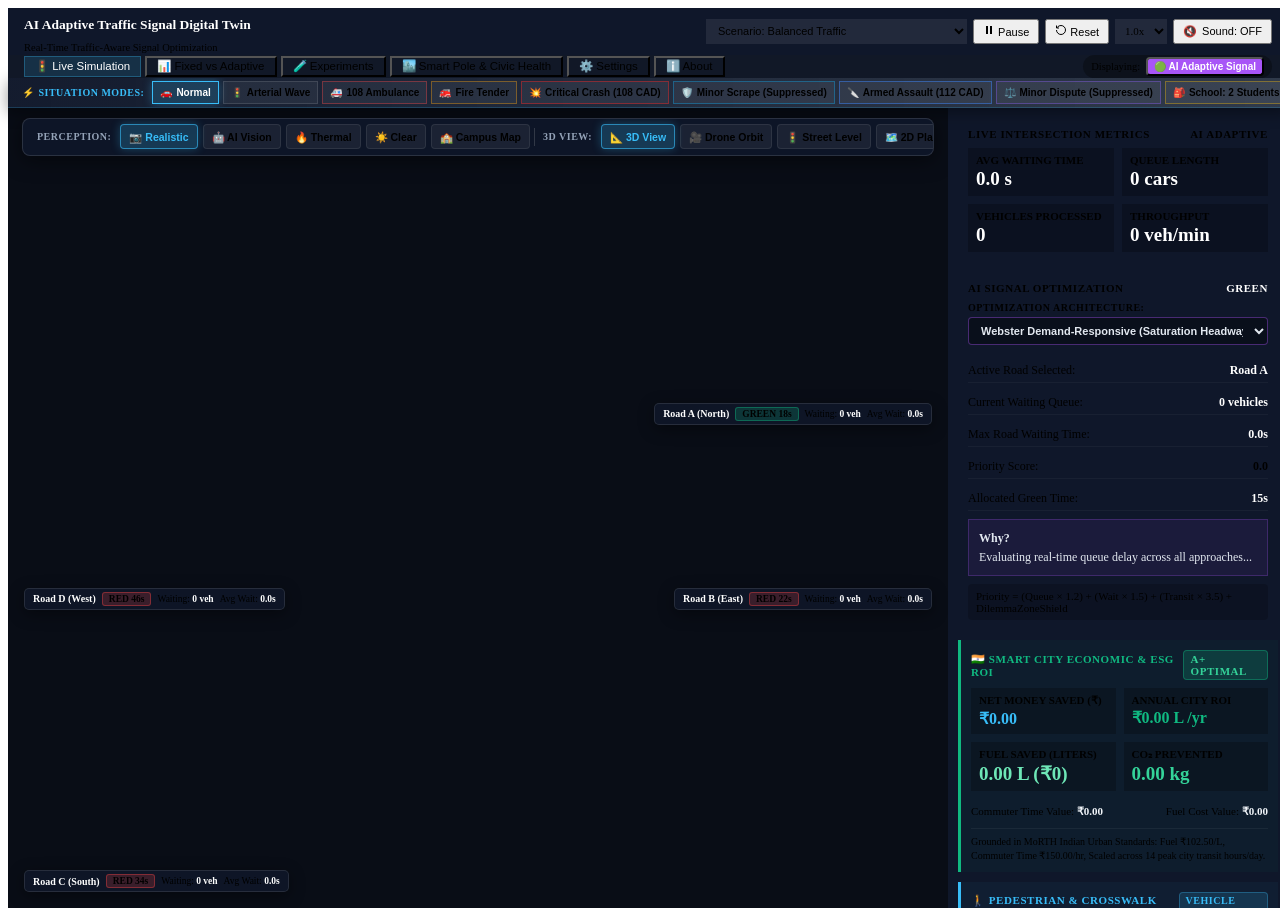
==== frontend/index.html @ dc271af4 "refactor: decouple Fetch.ai and migrate agents to Removed_FetchAI_Agents; add Smart Pole & Civic Inf" ====
<!DOCTYPE html>
<html lang="en">
<head>
  <meta charset="UTF-8">
  <meta name="viewport" content="width=device-width, initial-scale=1.0">
  <title>AI Adaptive Traffic Signal Digital Twin</title>
  <meta name="description" content="AI Adaptive Traffic Signal Digital Twin: Real-time traffic-aware signal optimization compared with fixed-time control.">

  <!-- Typography -->
  <link rel="preconnect" href="https://fonts.googleapis.com">
  <link rel="preconnect" href="https://fonts.gstatic.com" crossorigin>
  <link href="https://fonts.googleapis.com/css2?family=Inter:wght@400;500;600;700;800&family=JetBrains+Mono:wght@400;500;600;700&display=swap" rel="stylesheet">

  <!-- Stylesheets -->
  <link rel="stylesheet" href="css/main.css">
  <link rel="stylesheet" href="css/dashboard.css?v=3.2">
  <link rel="stylesheet" href="css/charts.css">

  <style id="swarm-table-custom-style">
    .swarm-table th {
      background: rgba(10, 15, 30, 0.7) !important;
      color: #94A3B8 !important;
      font-size: 11px !important;
      font-weight: 700 !important;
      text-transform: uppercase !important;
      letter-spacing: 0.5px !important;
      border-bottom: 2px solid rgba(255, 255, 255, 0.12) !important;
    }
    .swarm-table tr:hover {
      background: rgba(255, 255, 255, 0.04) !important;
    }
    .swarm-copy-btn:hover {
      background: rgba(168, 85, 247, 0.3) !important;
      border-color: #A855F7 !important;
      color: #fff !important;
    }
    .swarm-copy-btn.copied {
      background: rgba(16, 185, 129, 0.3) !important;
      border-color: #10B981 !important;
      color: #34D399 !important;
    }
    .acp-preset-btn:hover {
      filter: brightness(1.2);
      transform: translateY(-1px);
    }
  </style>

</head>
<body>
  <div id="app-container">

    <!-- ====================================================================
         1. MAIN HEADER
         ==================================================================== -->
    <header class="top-header">
      <div class="brand-section">
        <div class="brand-title">
          <h1>AI Adaptive Traffic Signal Digital Twin</h1>
          <div class="brand-subtitle">Real-Time Traffic-Aware Signal Optimization</div>
        </div>
      </div>

      <!-- Core Controls: Start/Pause, Reset, Speed, Scenario -->
      <div class="header-controls">
        <select id="select-preset" class="scenario-select" title="Select Traffic Scenario">
          <option value="BALANCED" selected>Scenario: Balanced Traffic</option>
          <option value="LOW">Scenario: Low Traffic</option>
          <option value="HEAVY">Scenario: Heavy Traffic</option>
          <option value="UNEVEN">Scenario: Uneven Traffic (Road A 50 veh/min)</option>
          <option value="RUSH_HOUR">Scenario: Rush Hour Dynamic</option>
          <option value="CUSTOM">Scenario: Custom</option>
        </select>

        <button id="btn-play-pause" class="btn-primary" title="Start or Pause Simulation">
          <svg width="12" height="12" viewBox="0 0 24 24" fill="currentColor">
            <rect x="6" y="4" width="4" height="16"></rect>
            <rect x="14" y="4" width="4" height="16"></rect>
          </svg> Pause
        </button>

        <button id="btn-reset" class="btn-secondary" title="Reset Simulation">
          <svg width="12" height="12" viewBox="0 0 24 24" fill="none" stroke="currentColor" stroke-width="2">
            <path d="M3 12a9 9 0 1 0 9-9 9.75 9.75 0 0 0-6.74 2.74L3 8"></path>
            <path d="M3 3v5h5"></path>
          </svg> Reset
        </button>

        <select id="select-speed" class="speed-select" title="Simulation Speed">
          <option value="0.5">0.5x</option>
          <option value="1" selected>1.0x</option>
          <option value="2">2.0x</option>
          <option value="4">4.0x</option>
        </select>

        <button id="btn-toggle-sound" class="btn-secondary sound-toggle-btn" title="Toggle Procedural Audio Synthesizer">
          <span id="sound-icon">🔇</span> <span id="sound-text">Sound: OFF</span>
        </button>
      </div>
    </header>

    <!-- ====================================================================
         2. NAVIGATION BAR
         ==================================================================== -->
    <nav class="main-nav">
      <div class="nav-tabs">
        <button class="nav-tab-btn active" data-view="dashboard">🚦 Live Simulation</button>
        <button class="nav-tab-btn" data-view="comparison">📊 Fixed vs Adaptive</button>
        <button class="nav-tab-btn" data-view="experiments">🧪 Experiments</button>
        <button class="nav-tab-btn" data-view="smartpole">🏙️ Smart Pole & Civic Health</button>
        <button class="nav-tab-btn" data-view="settings">⚙️ Settings</button>
        <button class="nav-tab-btn" data-view="about">ℹ️ About</button>
      </div>

      <!-- Active Hero Controller Mode Badge -->
      <div class="active-controller-badge">
        <span>Displaying:</span>
        <button id="btn-toggle-hero-mode" class="mode-toggle-btn active-ai" title="Toggle which signal controller runs the hero intersection">
          🟢 AI Adaptive Signal
        </button>
      </div>
    </nav>

    <!-- ====================================================================
         SITUATION MODES SHOWCASE (FOR JURY DEMONSTRATION)
         ==================================================================== -->
    <div class="situation-modes-bar">
      <div class="situation-bar-header">
        <span class="situation-bar-icon">⚡</span>
        <span class="situation-bar-title">SITUATION MODES:</span>
      </div>
      <div class="situation-mode-buttons">
        <button class="situation-btn active" data-mode="NORMAL" title="Normal Balanced Flow">
          <span class="sit-icon">🚗</span> Normal
        </button>
        <button class="situation-btn" data-mode="MULTI_INTERSECTION" title="Metropolitan Arterial Coordinated Wave">
          <span class="sit-icon">🚦</span> Arterial Wave
        </button>
        <button class="situation-btn emergency" data-mode="AMBULANCE" title="108 Ambulance Priority & North Pole Siren">
          <span class="sit-icon">🚑</span> 108 Ambulance
        </button>
        <button class="situation-btn fire" data-mode="FIRE_ENGINE" title="Fire Tender Preemption & East Pole Siren">
          <span class="sit-icon">🚒</span> Fire Tender
        </button>
        <button class="situation-btn critical-accident" data-mode="SEVERE_ACCIDENT" title="Critical 6.8G Crash: Sub-Second AI Triage -> Auto 108 CAD Call + City Trauma Center">
          <span class="sit-icon">💥</span> Critical Crash (108 CAD)
        </button>
        <button class="situation-btn minor-accident" data-mode="MINOR_ACCIDENT" title="Minor 1.3G Fender-Bender: 108 Call Suppressed (Saves Bandwidth)">
          <span class="sit-icon">🛡️</span> Minor Scrape (Suppressed)
        </button>
        <button class="situation-btn police-critical" data-mode="CRIME_CRITICAL" title="Armed Assault / Knife Threat: Auto 112 Police CAD Call + Blue/Red Strobes">
          <span class="sit-icon">🔪</span> Armed Assault (112 CAD)
        </button>
        <button class="situation-btn police-minor" data-mode="CRIME_MINOR" title="Verbal Dispute / Vendor Tool: Police 112 Call Suppressed (False-Alarm Protection)">
          <span class="sit-icon">⚖️</span> Minor Dispute (Suppressed)
        </button>
        <button class="situation-btn school-isolated" data-mode="SCHOOL_SMALL_GROUP" title="School Zone CV: 2 Students Waiting, 0 Inflow -> Immediate Vehicle Red & Quick Walk">
          <span class="sit-icon">🎒</span> School: 2 Students (Immediate Red)
        </button>
        <button class="situation-btn school-platoon" data-mode="SCHOOL_PLATOON_INFLOW" title="School Zone CV: 10 Students + 6 Approaching -> 4s Inflow Hold -> Consolidated Scramble">
          <span class="sit-icon">👥</span> School: Platoon + Inflow (Smart Hold)
        </button>
        <button class="situation-btn ped-scramble" data-mode="PEDESTRIAN_SCRAMBLE" title="Pedestrian Crowd Surge: Barnes Dance All-Pedestrian Scramble Phase">
          <span class="sit-icon">🚶</span> Ped Scramble
        </button>
      </div>
    </div>

    <!-- ====================================================================
         3. VIEW SECTIONS
         ==================================================================== -->

    <!-- SECTION 1: DASHBOARD / LIVE SIMULATION (THE HERO!) -->
    <section id="view-dashboard" class="view-section active">
      <div class="simulation-layout">

        <!-- Central Hero Intersection Viewport -->
        <div class="hero-viewport">
          <div id="three-container" style="position: absolute; top: 0; left: 0; width: 100%; height: 100%; z-index: 1;"></div>
          <canvas id="hero-canvas" class="hero-canvas" style="position: absolute; top: 0; left: 0; width: 100%; height: 100%; z-index: 2; pointer-events: none;"></canvas>

          <!-- Unified Top Viewport HUD Ribbon (Perception Controls & Directional Pole Sirens) -->
          <div class="viewport-top-hud">
            <div class="hud-group">
              <span class="hud-label">PERCEPTION:</span>
              <button id="btn-vision-realistic" class="hud-pill-btn active" data-mode="REALISTIC" title="Photorealistic Road Surface & Vehicle Lighting">📷 Realistic</button>
              <button id="btn-vision-ai" class="hud-pill-btn" data-mode="AI_VISION" title="AI Vision Bounding & Safety Loops">🤖 AI Vision</button>
              <button id="btn-vision-thermal" class="hud-pill-btn" data-mode="THERMAL_ESG" title="Thermal Emissions Heatmap">🔥 Thermal</button>
              <button id="btn-toggle-weather" class="hud-pill-btn weather-pill" title="Toggle Clear Weather vs Wet Rain Adhesion">☀️ Clear</button>
              <button id="btn-vision-school-map" class="hud-pill-btn school-map-pill" data-mode="SCHOOL_CAMPUS" title="Toggle School Zone Map View">🏫 Campus Map</button>
            </div>

            <div class="hud-v-divider"></div>

            <div class="hud-group view-3d-group">
              <span class="hud-label">3D VIEW:</span>
              <button id="btn-view-3d" class="hud-pill-btn active" title="Switch to High-End 3D Isometric Perspective View">📐 3D View</button>
              <button id="btn-view-orbit" class="hud-pill-btn" title="Toggle 360° Smooth Cinematic Drone Orbit">🎥 Drone Orbit</button>
              <button id="btn-view-street" class="hud-pill-btn" title="Low-Angle Driver / Street Level View">🚦 Street Level</button>
              <button id="btn-view-2d" class="hud-pill-btn" title="Classic 2D Overhead Plan View">🗺️ 2D Plan</button>
            </div>

            <div class="hud-v-divider"></div>

            <div class="hud-group pole-group">
              <span class="hud-label">POLE SIRENS:</span>
              <div class="pole-siren-pill" id="pole-card-a" title="Pole A (North Approach Siren & Strobe)">
                <span class="pole-indicator" id="pole-ind-a"></span>
                <span class="pole-name">Pole A (N)</span>
                <span class="pole-status" id="pole-stat-a">Standby</span>
              </div>
              <div class="pole-siren-pill" id="pole-card-b" title="Pole B (East Approach Siren & Strobe)">
                <span class="pole-indicator" id="pole-ind-b"></span>
                <span class="pole-name">Pole B (E)</span>
                <span class="pole-status" id="pole-stat-b">Standby</span>
              </div>
              <div class="pole-siren-pill" id="pole-card-c" title="Pole C (South Approach Siren & Strobe)">
                <span class="pole-indicator" id="pole-ind-c"></span>
                <span class="pole-name">Pole C (S)</span>
                <span class="pole-status" id="pole-stat-c">Standby</span>
              </div>
              <div class="pole-siren-pill" id="pole-card-d" title="Pole D (West Approach Siren & Strobe)">
                <span class="pole-indicator" id="pole-ind-d"></span>
                <span class="pole-name">Pole D (W)</span>
                <span class="pole-status" id="pole-stat-d">Standby</span>
              </div>
            </div>
          </div>

          <!-- Floating Accident CAD Live Monitor Card -->
          <div id="accident-cad-card" class="accident-cad-card hidden">
            <div class="cad-header">
              <div class="cad-title-row">
                <span id="cad-status-pulse" class="cad-pulse-dot red"></span>
                <span class="cad-title">AI COLLISION TRIAGE & 108 CAD</span>
                <span id="cad-incident-id" class="cad-badge mono">CAD-2026-MED-1002</span>
              </div>
              <button id="btn-close-accident" class="cad-close-btn" title="Clear Incident & Restore Flow">✕</button>
            </div>
            
            <div class="cad-body">
              <div id="cad-verdict-banner" class="cad-verdict-banner critical">
                <span id="cad-verdict-icon">🚨</span>
                <span id="cad-verdict-text">CRITICAL EMERGENCY DETECTED — AUTO-DISPATCHING 108 CAD CALL</span>
              </div>

              <div class="cad-reason-box">
                <div class="cad-reason-title">SUB-SECOND AI DECISION ENGINE:</div>
                <div id="cad-reason-text" class="cad-reason-content">
                  Evaluating multi-sensor impact telemetry...
                </div>
              </div>

              <div class="cad-sensor-grid">
                <div class="sensor-pill">
                  <span class="sensor-label">CCTV Optical Speed:</span>
                  <strong id="cad-sensor-speed">54.5 km/h</strong>
                </div>
                <div class="sensor-pill">
                  <span class="sensor-label">Impact Spike:</span>
                  <strong id="cad-sensor-gforce">6.8 G</strong>
                </div>
                <div class="sensor-pill">
                  <span class="sensor-label">Airbag Deployment:</span>
                  <strong id="cad-sensor-airbags">DEPLOYED</strong>
                </div>
                <div class="sensor-pill">
                  <span class="sensor-label">Structural Intrusion:</span>
                  <strong id="cad-sensor-intrusion">32 cm (Severe)</strong>
                </div>
                <div class="sensor-pill">
                  <span class="sensor-label">Est. Casualties:</span>
                  <strong id="cad-sensor-casualties">2 Persons</strong>
                </div>
                <div class="sensor-pill">
                  <span class="sensor-label">Acoustic Signature:</span>
                  <strong id="cad-sensor-acoustic">98.4 dB (Crash)</strong>
                </div>
              </div>

              <div id="cad-hospital-section" class="cad-hospital-box">
                <div class="hospital-info-row">
                  <span>🏥 Dispatched Center:</span>
                  <strong id="cad-hospital-name">City Multi-Specialty Trauma Care & Emergency Center</strong>
                </div>
                <div class="hospital-info-row">
                  <span>📍 GPS Coordinates:</span>
                  <strong id="cad-hospital-gps" class="mono">11.0245° N, 76.9982° E (Main Arterial Corridor)</strong>
                </div>
                <div class="hospital-info-row">
                  <span>📞 Emergency Hotline:</span>
                  <strong id="cad-hospital-phone">+91 422 2570170 (108-DISPATCH)</strong>
                </div>
                <div class="hospital-info-row">
                  <span>⏱️ CAD Status & ETA:</span>
                  <span id="cad-live-status" class="cad-status-pill">AMBULANCE DISPATCHED (ETA: 3.8 min)</span>
                </div>
                <div class="cad-audio-transcript">
                  <span class="transcript-label">🎙️ Auto-CAD Voice Transcript:</span>
                  <div id="cad-audio-text" class="transcript-content">
                    "Emergency 108 Auto-CAD: Collision at Central Junction (Main Arterial Corridor). Impact: 6.8G, Casualties: 2. ALS Ambulance Dispatched."
                  </div>
                </div>
              </div>

              <div class="cad-footer-actions">
                <button id="btn-cad-clear" class="btn-primary" style="width: 100%; justify-content: center;">
                  ✅ Clear Incident & Restore Flow
                </button>
              </div>
            </div>
          </div>

          <!-- Floating Police 112 Crime CAD Live Monitor Card -->
          <div id="crime-cad-card" class="crime-cad-card hidden">
            <div class="cad-header" style="border-bottom-color: rgba(59, 130, 246, 0.25);">
              <div class="cad-title-row">
                <span id="crime-status-pulse" class="cad-pulse-dot blue"></span>
                <span class="cad-title" style="color: #60a5fa;">PUBLIC SAFETY TRIAGE & 112 CAD</span>
                <span id="crime-incident-id" class="cad-badge mono" style="background: rgba(59, 130, 246, 0.2); color: #93c5fd; border-color: rgba(59, 130, 246, 0.4);">CAD-2026-POLICE-2002</span>
              </div>
              <button id="btn-close-crime" class="cad-close-btn" title="Clear Incident & Restore Surveillance">✕</button>
            </div>
            
            <div class="cad-body">
              <div id="crime-verdict-banner" class="cad-verdict-banner critical" style="background: rgba(59, 130, 246, 0.2); border-color: #3b82f6;">
                <span id="crime-verdict-icon">🚨</span>
                <span id="crime-verdict-text">ARMED ASSAULT DETECTED — AUTO-DISPATCHING 112 POLICE CAD</span>
              </div>

              <div class="cad-reason-box">
                <div class="cad-reason-title">SUB-SECOND AI PUBLIC SAFETY ENGINE:</div>
                <div id="crime-reason-text" class="cad-reason-content">
                  Evaluating CCTV weapon telemetry and acoustic threat...
                </div>
              </div>

              <div class="cad-sensor-grid">
                <div class="sensor-pill">
                  <span class="sensor-label">Weapon Signature:</span>
                  <strong id="crime-sensor-weapon">Tactical Knife (94.2%)</strong>
                </div>
                <div class="sensor-pill">
                  <span class="sensor-label">Behavior Classification:</span>
                  <strong id="crime-sensor-behavior">Physical Assault & Struggle</strong>
                </div>
                <div class="sensor-pill">
                  <span class="sensor-label">Threat Severity Score:</span>
                  <strong id="crime-sensor-score" style="color: #ef4444;">95 / 100</strong>
                </div>
                <div class="sensor-pill">
                  <span class="sensor-label">Acoustic Screaming Array:</span>
                  <strong id="crime-sensor-acoustic">89.4 dB (Distress Peak)</strong>
                </div>
                <div class="sensor-pill">
                  <span class="sensor-label">CCTV Optical Tracking:</span>
                  <strong id="crime-sensor-tracking">Camera-2 (East Quad Lock)</strong>
                </div>
                <div class="sensor-pill">
                  <span class="sensor-label">Edge Inference Latency:</span>
                  <strong id="crime-sensor-latency">42 ms (Sub-Second)</strong>
                </div>
              </div>

              <div id="crime-police-section" class="cad-hospital-box" style="border-color: rgba(59, 130, 246, 0.4);">
                <div class="hospital-info-row">
                  <span>🚓 Police Station:</span>
                  <strong id="crime-police-station">Central City Police & Cyber/Traffic Command</strong>
                </div>
                <div class="hospital-info-row">
                  <span>📍 GPS Coordinates:</span>
                  <strong id="crime-police-gps" class="mono">11.0245° N, 76.9982° E (Main Arterial Corridor, Sector 4)</strong>
                </div>
                <div class="hospital-info-row">
                  <span>📞 Emergency Dispatch:</span>
                  <strong id="crime-police-phone">112 / 100 (Emergency Command)</strong>
                </div>
                <div class="hospital-info-row">
                  <span>⏱️ Dispatch & Unit ETA:</span>
                  <span id="crime-live-status" class="cad-status-pill" style="background: rgba(59, 130, 246, 0.25); color: #60a5fa; border: 1px solid #3b82f6;">PCR FLYING SQUAD DISPATCHED (ETA: 2.4 min)</span>
                </div>
                <div class="cad-audio-transcript">
                  <span class="transcript-label">🎙️ Auto-CAD Voice Transcript:</span>
                  <div id="crime-audio-text" class="transcript-content">
                    "Police 100/112 Auto-CAD: Armed Assault (Knife) at Central Junction. Flying Squad Dispatched."
                  </div>
                </div>
              </div>

              <div class="cad-footer-actions">
                <button id="btn-crime-clear" class="btn-primary" style="width: 100%; justify-content: center; background: #2563eb;">
                  ✅ Clear Incident & Restore Surveillance
                </button>
              </div>
            </div>
          </div>

          <!-- Floating Smart School Zone CV Monitor Card -->
          <div id="school-cv-card" class="school-cv-card hidden">
            <div class="cad-header" style="border-bottom-color: rgba(234, 179, 8, 0.2);">
              <div class="cad-title-row">
                <span class="cad-pulse-dot amber"></span>
                <span class="cad-title" style="color: #facc15;">SCHOOL ZONE CV MONITOR</span>
                <span class="cad-badge mono" style="background: rgba(234, 179, 8, 0.2); color: #facc15; border-color: rgba(234, 179, 8, 0.4);">SMART SCHOOL CROSSWALK</span>
              </div>
              <button id="btn-close-school" class="cad-close-btn" title="Close School Monitor">✕</button>
            </div>
            
            <div class="cad-body">
              <div id="school-verdict-banner" class="cad-verdict-banner" style="background: rgba(234, 179, 8, 0.2); border-color: #eab308; color: #fef08a;">
                <span id="school-verdict-icon">🎒</span>
                <span id="school-verdict-text">SMART STUDENT CROSSING ACTIVE</span>
              </div>

              <div class="cad-reason-box">
                <div class="cad-reason-title">SITUATION-BASED CV DECISION:</div>
                <div id="school-reason-text" class="cad-reason-content" style="color: #fef9c3;">
                  Detecting students at curb and trailing approach inflow...
                </div>
              </div>

              <div class="cad-sensor-grid">
                <div class="sensor-pill">
                  <span class="sensor-label">Students at Curb:</span>
                  <strong id="school-curb-count" style="color: #facc15;">2 Students</strong>
                </div>
                <div class="sensor-pill">
                  <span class="sensor-label">Trailing Inflow (15m):</span>
                  <strong id="school-inflow-count">0 Approaching</strong>
                </div>
                <div class="sensor-pill">
                  <span class="sensor-label">CV Confidence:</span>
                  <strong id="school-cv-confidence">97.4%</strong>
                </div>
                <div class="sensor-pill">
                  <span class="sensor-label">Aggregation Countdown:</span>
                  <strong id="school-aggregation-timer">0.0s (Immediate)</strong>
                </div>
                <div class="sensor-pill">
                  <span class="sensor-label">Allocated Walk Window:</span>
                  <strong id="school-walk-window" style="color: #34d399;">8.0s</strong>
                </div>
                <div class="sensor-pill">
                  <span class="sensor-label">Crosswalk Location:</span>
                  <strong>Road A (North Crosswalk)</strong>
                </div>
              </div>

              <div class="cad-footer-actions">
                <button id="btn-school-clear" class="btn-primary" style="width: 100%; justify-content: center; background: #d97706;">
                  ✅ Restore Normal Traffic Flow
                </button>
              </div>
            </div>
          </div>



          <!-- Compact Road HUD Badges (Positioned around intersection edges) -->
          <!-- Road A (North) -->
          <div class="road-hud-badge road-badge-north">
            <span class="road-name-tag">Road A (North)</span>
            <span id="hud-signal-a" class="signal-indicator green">GREEN 18s</span>
            <span class="road-stat-metric">Waiting: <strong id="hud-wait-count-a">0 veh</strong></span>
            <span class="road-stat-metric">Avg Wait: <strong id="hud-avg-wait-a">0.0s</strong></span>
          </div>

          <!-- Road B (East) -->
          <div class="road-hud-badge road-badge-east">
            <span class="road-name-tag">Road B (East)</span>
            <span id="hud-signal-b" class="signal-indicator red">RED 22s</span>
            <span class="road-stat-metric">Waiting: <strong id="hud-wait-count-b">0 veh</strong></span>
            <span class="road-stat-metric">Avg Wait: <strong id="hud-avg-wait-b">0.0s</strong></span>
          </div>

          <!-- Road C (South) -->
          <div class="road-hud-badge road-badge-south">
            <span class="road-name-tag">Road C (South)</span>
            <span id="hud-signal-c" class="signal-indicator red">RED 34s</span>
            <span class="road-stat-metric">Waiting: <strong id="hud-wait-count-c">0 veh</strong></span>
            <span class="road-stat-metric">Avg Wait: <strong id="hud-avg-wait-c">0.0s</strong></span>
          </div>

          <!-- Road D (West) -->
          <div class="road-hud-badge road-badge-west">
            <span class="road-name-tag">Road D (West)</span>
            <span id="hud-signal-d" class="signal-indicator red">RED 46s</span>
            <span class="road-stat-metric">Waiting: <strong id="hud-wait-count-d">0 veh</strong></span>
            <span class="road-stat-metric">Avg Wait: <strong id="hud-avg-wait-d">0.0s</strong></span>
          </div>
        </div>

        <!-- Side Dashboard: Live Metrics, AI Models, ESG Impact & Vehicle Telemetry -->
        <aside class="side-dashboard-panel">

          <!-- 1. Live Metrics (The 4 core metrics) -->
          <div class="panel-card">
            <div class="panel-title">
              <span>Live Intersection Metrics</span>
              <span id="label-active-controller-name" style="color: var(--color-purple); font-size: 11px;">AI Adaptive</span>
            </div>

            <div class="metrics-grid-2x2">
              <div class="metric-box">
                <div class="metric-box-label">Avg Waiting Time</div>
                <div id="stat-avg-wait" class="metric-box-val">0.0 s</div>
              </div>
              <div class="metric-box">
                <div class="metric-box-label">Queue Length</div>
                <div id="stat-queue-length" class="metric-box-val">0 cars</div>
              </div>
              <div class="metric-box">
                <div class="metric-box-label">Vehicles Processed</div>
                <div id="stat-cleared-count" class="metric-box-val">0</div>
              </div>
              <div class="metric-box">
                <div class="metric-box-label">Throughput</div>
                <div id="stat-throughput" class="metric-box-val">0 veh/min</div>
              </div>
            </div>
          </div>

          <!-- 2. AI Decision Panel (Transparent algorithm breakdown & Model Selector) -->
          <div class="panel-card ai-decision-card">
            <div class="panel-title" style="color: var(--color-purple);">
              <span>AI Signal Optimization</span>
              <span id="ai-active-phase-tag" style="font-family: var(--font-mono); font-size: 11px; color: #fff;">GREEN</span>
            </div>

            <div class="ai-model-select-wrapper">
              <label for="select-ai-algorithm" class="ai-model-label">Optimization Architecture:</label>
              <select id="select-ai-algorithm" class="ai-model-select" title="Switch AI Optimization Model">
                <option value="WEBSTER" selected>Webster Demand-Responsive (Saturation Headway)</option>
                <option value="RL_DQN">Deep Q-Network (RL DQN Agent)</option>
                <option value="V2X_PRIORITY">V2X Connected Wave (Platoon Coordination)</option>
              </select>
            </div>

            <div class="ai-decision-row">
              <span>Active Road Selected:</span>
              <strong id="ai-selected-road">Road A</strong>
            </div>
            <div class="ai-decision-row">
              <span>Current Waiting Queue:</span>
              <strong id="ai-road-queue">0 vehicles</strong>
            </div>
            <div class="ai-decision-row">
              <span>Max Road Waiting Time:</span>
              <strong id="ai-road-wait">0.0s</strong>
            </div>
            <div class="ai-decision-row">
              <span>Priority Score:</span>
              <strong id="ai-road-priority" style="color: var(--color-purple);">0.0</strong>
            </div>
            <div class="ai-decision-row">
              <span>Allocated Green Time:</span>
              <strong id="ai-green-duration">15s</strong>
            </div>

            <div class="ai-why-box">
              <div style="font-weight: 700; margin-bottom: 2px; color: var(--color-purple);">Why?</div>
              <div id="ai-decision-reason">Evaluating real-time queue delay across all approaches...</div>
            </div>

            <div id="ai-formula-display" class="ai-formula-box">
              Priority = (Queue × 1.2) + (Wait × 1.5) + (Transit × 3.5) + DilemmaZoneShield
            </div>
          </div>

          <!-- 3. Indian Smart City Sustainability & Economic ROI Card -->
          <div class="panel-card esg-impact-card">
            <div class="panel-title" style="color: #10b981;">
              <span>🇮🇳 Smart City Economic & ESG ROI</span>
              <span id="stat-esg-cai" class="esg-grade-badge">A+ Optimal</span>
            </div>
            <div class="metrics-grid-2x2">
              <div class="metric-box">
                <div class="metric-box-label">Net Money Saved (₹)</div>
                <div id="stat-esg-savings-inr" class="metric-box-val" style="color: #38bdf8; font-size: 16px;">₹0.00</div>
              </div>
              <div class="metric-box">
                <div class="metric-box-label">Annual City ROI</div>
                <div id="stat-esg-annual-lakhs" class="metric-box-val" style="color: #10b981; font-size: 16px;">₹0.00 L /yr</div>
              </div>
              <div class="metric-box">
                <div class="metric-box-label">Fuel Saved (Liters)</div>
                <div id="stat-esg-fuel" class="metric-box-val" style="color: #6ee7b7;">0.00 L (₹0)</div>
              </div>
              <div class="metric-box">
                <div class="metric-box-label">CO₂ Prevented</div>
                <div id="stat-esg-co2" class="metric-box-val" style="color: #34d399;">0.00 kg</div>
              </div>
            </div>
            <div class="metric-detail-row" style="margin-top: 6px; font-size: 11px; color: var(--text-dim); display: flex; justify-content: space-between;">
              <span>Commuter Time Value: <strong id="stat-esg-time-value" style="color: #f1f5f9;">₹0.00</strong></span>
              <span>Fuel Cost Value: <strong id="stat-esg-fuel-value" style="color: #f1f5f9;">₹0.00</strong></span>
            </div>
            <div class="esg-footnote">
              Grounded in MoRTH Indian Urban Standards: Fuel ₹102.50/L, Commuter Time ₹150.00/hr, Scaled across 14 peak city transit hours/day.
            </div>
          </div>

          <!-- Pedestrian Safety & Crosswalk Controller -->
          <div class="panel-card pedestrian-control-card">
            <div class="panel-title" style="color: #38bdf8;">
              <span>🚶 Pedestrian & Crosswalk Safety</span>
              <span id="ped-scramble-status-tag" class="ped-status-tag">Vehicle Flow</span>
            </div>
            <div class="ped-demand-buttons-grid">
              <button class="ped-call-btn" data-road="A">✋ Call Road A (North)</button>
              <button class="ped-call-btn" data-road="B">✋ Call Road B (East)</button>
              <button class="ped-call-btn" data-road="C">✋ Call Road C (South)</button>
              <button class="ped-call-btn" data-road="D">✋ Call Road D (West)</button>
            </div>
            <button id="btn-ped-surge-side" class="btn-secondary" style="width: 100%; margin-top: 8px; justify-content: center; font-size: 11px;">
              ⚡ Trigger Student Crowd Surge (Barnes Dance Scramble)
            </button>
            <div class="ped-stats-row" style="margin-top: 6px; font-size: 11px; display: flex; justify-content: space-between; color: var(--text-dim);">
              <span>Waiting: <strong id="ped-waiting-count" style="color: #38bdf8;">0 peds</strong></span>
              <span>Crossing: <strong id="ped-crossing-count" style="color: #10b981;">0 peds</strong></span>
              <span>Scramble Timer: <strong id="ped-timer-val" style="color: #f59e0b;">0.0s</strong></span>
            </div>
          </div>

          <!-- 4. Interactive Live Vehicle Telemetry Inspector -->
          <div class="panel-card vehicle-telemetry-card">
            <div class="panel-title">
              <span>Vehicle Telemetry Inspector</span>
              <span id="telemetry-badge" class="telemetry-badge">V2X DSRC</span>
            </div>
            <div id="telemetry-container">
              <div class="telemetry-empty-hint">
                Hover or click any vehicle on the intersection to inspect real-time kinematic digital twin telemetry.
              </div>
            </div>
          </div>

          <!-- 5. Real-Time Comparison Callout (Adaptive vs Fixed on same traffic stream) -->
          <div class="panel-card comparison-callout-card">
            <div class="panel-title" style="color: var(--color-primary);">
              <span>Fixed vs Adaptive Comparison</span>
            </div>
            <div id="callout-wait-headline" class="comparison-callout-headline positive">
              Waiting Time Reduction: 0.0%
            </div>
            <div id="callout-wait-detail" class="comparison-callout-details">
              Adaptive: 0.0s vs Fixed: 0.0s
            </div>
            <div id="callout-queue-detail" class="comparison-callout-details" style="margin-top: 4px;">
              Queue Reduction: 0.0% (Adaptive: 0 vs Fixed: 0 cars)
            </div>
          </div>

        </aside>

      </div>
    </section>

    <!-- SECTION 2: FIXED VS ADAPTIVE COMPARISON -->
    <section id="view-comparison" class="view-section">
      <div class="page-container">
        <div class="page-header">
          <h2>Fixed-Time vs AI Adaptive Signal Comparison</h2>
          <p>Both controllers operate on the exact same stochastic vehicle arrival stream to ensure a fair evaluation.</p>
        </div>

        <!-- Metrics Comparison Table -->
        <table class="clean-table">
          <thead>
            <tr>
              <th>Metric</th>
              <th>Conventional Fixed-Time</th>
              <th>AI Adaptive Signal</th>
              <th>Performance Difference</th>
            </tr>
          </thead>
          <tbody>
            <tr>
              <td><strong>Average Waiting Time</strong></td>
              <td id="comp-fixed-wait" class="mono">0.0 s</td>
              <td id="comp-ai-wait" class="mono">0.0 s</td>
              <td id="comp-diff-wait" class="diff-positive">0.0%</td>
            </tr>
            <tr>
              <td><strong>Average Queue Length</strong></td>
              <td id="comp-fixed-queue" class="mono">0 cars</td>
              <td id="comp-ai-queue" class="mono">0 cars</td>
              <td id="comp-diff-queue" class="diff-positive">0.0%</td>
            </tr>
            <tr>
              <td><strong>Throughput (Vehicles Processed)</strong></td>
              <td id="comp-fixed-throughput" class="mono">0 veh</td>
              <td id="comp-ai-throughput" class="mono">0 veh</td>
              <td id="comp-diff-throughput" class="diff-positive">+0.0%</td>
            </tr>
            <tr>
              <td><strong>Maximum Observed Queue</strong></td>
              <td id="comp-fixed-max-queue" class="mono">0 cars</td>
              <td id="comp-ai-max-queue" class="mono">0 cars</td>
              <td id="comp-diff-max-queue" class="diff-positive">0.0%</td>
            </tr>
          </tbody>
        </table>

        <!-- Time Series Performance Charts -->
        <div style="display: grid; grid-template-columns: repeat(2, 1fr); gap: 16px;">
          <div class="panel-card">
            <div class="panel-title">
              <span>Average Waiting Time Over Time (s)</span>
              <span style="font-size: 11px; color: var(--text-dim);"><span style="color: #3b82f6;">■</span> Fixed | <span style="color: #a855f7;">■</span> Adaptive</span>
            </div>
            <canvas id="chart-wait-time" style="width: 100%; height: 160px; background: rgba(0,0,0,0.2); border-radius: 4px;"></canvas>
          </div>

          <div class="panel-card">
            <div class="panel-title">
              <span>Queue Length Over Time (Cars)</span>
              <span style="font-size: 11px; color: var(--text-dim);"><span style="color: #3b82f6;">■</span> Fixed | <span style="color: #a855f7;">■</span> Adaptive</span>
            </div>
            <canvas id="chart-queue" style="width: 100%; height: 160px; background: rgba(0,0,0,0.2); border-radius: 4px;"></canvas>
          </div>
        </div>

        <div>
          <button id="btn-export-csv" class="btn-secondary">
            <svg width="12" height="12" viewBox="0 0 24 24" fill="none" stroke="currentColor" stroke-width="2">
              <path d="M21 15v4a2 2 0 0 1-2 2H5a2 2 0 0 1-2-2v-4"></path>
              <polyline points="7 10 12 15 17 10"></polyline>
              <line x1="12" y1="15" x2="12" y2="3"></line>
            </svg> Export Telemetry Data (.CSV)
          </button>
        </div>
      </div>
    </section>

    <!-- SECTION 3: EXPERIMENTS -->
    <section id="view-experiments" class="view-section">
      <div class="page-container">
        <div class="page-header">
          <h2>Automated Benchmark Experiments</h2>
          <p>Runs headless simulation tests comparing Fixed-Time vs Adaptive control across 5 traffic demand scenarios.</p>
        </div>

        <div>
          <button id="btn-run-benchmark" class="btn-primary">
            ⚡ Run Benchmark Suite (120s Simulated Traffic)
          </button>
        </div>

        <div id="experiments-results-container">
          <div style="color: var(--text-dim); font-size: 13px;">Click "Run Benchmark Suite" to evaluate all scenarios.</div>
        </div>
      </div>
    </section>

    <!-- SECTION 4: SETTINGS -->
    <section id="view-settings" class="view-section">
      <div class="page-container">
        <div class="page-header">
          <h2>Simulation & Signal Settings</h2>
          <p>Adjust traffic arrival rates and signal timing constraints.</p>
        </div>

        <div class="settings-grid">
          <!-- Arrival Rates -->
          <div class="panel-card">
            <div class="panel-title">Inbound Traffic Arrival Rates</div>

            <div class="slider-group">
              <div class="slider-label-row">
                <span>Road A (North)</span>
                <strong id="setting-val-rate-a">18 veh/min</strong>
              </div>
              <input type="range" id="setting-slider-rate-a" min="0" max="60" value="18">
            </div>

            <div class="slider-group">
              <div class="slider-label-row">
                <span>Road B (East)</span>
                <strong id="setting-val-rate-b">18 veh/min</strong>
              </div>
              <input type="range" id="setting-slider-rate-b" min="0" max="60" value="18">
            </div>

            <div class="slider-group">
              <div class="slider-label-row">
                <span>Road C (South)</span>
                <strong id="setting-val-rate-c">18 veh/min</strong>
              </div>
              <input type="range" id="setting-slider-rate-c" min="0" max="60" value="18">
            </div>

            <div class="slider-group">
              <div class="slider-label-row">
                <span>Road D (West)</span>
                <strong id="setting-val-rate-d">18 veh/min</strong>
              </div>
              <input type="range" id="setting-slider-rate-d" min="0" max="60" value="18">
            </div>
          </div>

          <!-- Signal Timing Controls -->
          <div class="panel-card">
            <div class="panel-title">Signal Timing Bounds</div>

            <div class="slider-group">
              <div class="slider-label-row">
                <span>Fixed-Time Green Duration (All Roads)</span>
                <strong id="setting-val-fixed-green">30s</strong>
              </div>
              <input type="range" id="setting-slider-fixed-green" min="10" max="60" value="30">
            </div>

            <div class="slider-group">
              <div class="slider-label-row">
                <span>Adaptive Minimum Green Time</span>
                <strong id="setting-val-min-green">7s</strong>
              </div>
              <input type="range" id="setting-slider-min-green" min="5" max="15" value="7">
            </div>

            <div class="slider-group">
              <div class="slider-label-row">
                <span>Adaptive Maximum Green Time</span>
                <strong id="setting-val-max-green">45s</strong>
              </div>
              <input type="range" id="setting-slider-max-green" min="20" max="90" value="45">
            </div>
          </div>
        </div>
      </div>
    </section>

    <!-- SECTION 4B: SMART POLE & CIVIC SUSTAINABILITY -->
    <section id="view-smartpole" class="view-section">
      <div class="page-container" style="max-width: 1200px;">
        <div class="page-header" style="margin-bottom: 20px;">
          <h2>🏙️ Smart Pole Edge IoT & Civic Infrastructure Health</h2>
          <p>Autonomous physical-digital bridge for Road Pothole Detection, Municipal Sanitation & Waste Monitoring, Hyper-Local AQI, and 112 Public Safety.</p>
        </div>

        <!-- 4 CORE CIVIC HEALTH PILLARS -->
        <div class="grid-2col" style="display: grid; grid-template-columns: repeat(2, 1fr); gap: 16px; margin-bottom: 24px;">
          
          <!-- Pothole & Road Health -->
          <div class="panel-card" style="background: rgba(15, 23, 42, 0.85); border: 1px solid rgba(245, 158, 11, 0.4); border-radius: 12px; padding: 20px;">
            <h3 style="color: #F59E0B; margin-bottom: 10px; font-size: 16px; display: flex; align-items: center; gap: 8px;">
              <span>🕳️</span> AI Road Pothole & Fissure Vision
            </h3>
            <p style="color: var(--text-secondary); font-size: 13.5px; line-height: 1.6; margin: 0 0 14px 0;">
              Downward-facing Smart Pole edge camera uses computer vision to detect potholes, asphalt cracks, and road subsidence. Severity is graded into <strong>Mild</strong>, <strong>Moderate</strong>, and <strong>Critical</strong> to prevent tire punctures and axle damage.
            </p>
            <div style="display: flex; gap: 8px; flex-wrap: wrap;">
              <span class="badge-algo" style="background: rgba(245, 158, 11, 0.2); color: #FBBF24; border: 1px solid #F59E0B; font-size: 11px; padding: 4px 10px; border-radius: 6px;">Auto PWD Work Orders</span>
              <span class="badge-algo" style="background: rgba(56, 189, 248, 0.2); color: #38BDF8; border: 1px solid #38BDF8; font-size: 11px; padding: 4px 10px; border-radius: 6px;">Depth & Diameter Est.</span>
              <span class="badge-algo" style="background: rgba(52, 211, 153, 0.2); color: #34D399; border: 1px solid #34D399; font-size: 11px; padding: 4px 10px; border-radius: 6px;">Speed Damping Alert</span>
            </div>
          </div>

          <!-- Municipal Waste & Sanitation -->
          <div class="panel-card" style="background: rgba(15, 23, 42, 0.85); border: 1px solid rgba(16, 185, 129, 0.4); border-radius: 12px; padding: 20px;">
            <h3 style="color: #10B981; margin-bottom: 10px; font-size: 16px; display: flex; align-items: center; gap: 8px;">
              <span>🗑️</span> Municipal Sanitation & Waste Detection
            </h3>
            <p style="color: var(--text-secondary); font-size: 13.5px; line-height: 1.6; margin: 0 0 14px 0;">
              Monitors roadside curbs and public sidewalks for illegal garbage dumping, plastic litter heaps, and overflowing waste bins. Aligned with <strong>Swachh Smart City Mission</strong> with automated sanitation truck dispatch.
            </p>
            <div style="display: flex; gap: 8px; flex-wrap: wrap;">
              <span class="badge-algo" style="background: rgba(16, 185, 129, 0.2); color: #34D399; border: 1px solid #10B981; font-size: 11px; padding: 4px 10px; border-radius: 6px;">Swachh Bharat SLA</span>
              <span class="badge-algo" style="background: rgba(139, 92, 246, 0.2); color: #A78BFA; border: 1px solid #8B5CF6; font-size: 11px; padding: 4px 10px; border-radius: 6px;">Trash Dwell Timer (&gt;30m)</span>
              <span class="badge-algo" style="background: rgba(59, 130, 246, 0.2); color: #60A5FA; border: 1px solid #3B82F6; font-size: 11px; padding: 4px 10px; border-radius: 6px;">Auto Waste Dispatch</span>
            </div>
          </div>

          <!-- Hyper-Local AQI & Environment -->
          <div class="panel-card" style="background: rgba(15, 23, 42, 0.85); border: 1px solid rgba(56, 189, 248, 0.4); border-radius: 12px; padding: 20px;">
            <h3 style="color: #38BDF8; margin-bottom: 10px; font-size: 16px; display: flex; align-items: center; gap: 8px;">
              <span>🌱</span> Hyper-Local Air Quality & Micro-Weather
            </h3>
            <p style="color: var(--text-secondary); font-size: 13.5px; line-height: 1.6; margin: 0 0 14px 0;">
              Upper vented slot houses MQ-135 and particulate matter sensors tracking PM2.5, PM10, CO, and temperature. Verifies the <strong>142 Metric Tons Annual CO₂ reduction</strong> calculated by our adaptive signal engine.
            </p>
            <div style="display: flex; gap: 8px; flex-wrap: wrap;">
              <span class="badge-algo" style="background: rgba(56, 189, 248, 0.2); color: #7DD3FC; border: 1px solid #38BDF8; font-size: 11px; padding: 4px 10px; border-radius: 6px;">Real-Time PM2.5 / PM10</span>
              <span class="badge-algo" style="background: rgba(52, 211, 153, 0.2); color: #34D399; border: 1px solid #34D399; font-size: 11px; padding: 4px 10px; border-radius: 6px;">Clean Air Rating A+</span>
              <span class="badge-algo" style="background: rgba(251, 191, 36, 0.2); color: #FBBF24; border: 1px solid #F59E0B; font-size: 11px; padding: 4px 10px; border-radius: 6px;">Decibel / Honk Monitor</span>
            </div>
          </div>

          <!-- 112 SOS & Public Safety -->
          <div class="panel-card" style="background: rgba(15, 23, 42, 0.85); border: 1px solid rgba(239, 68, 68, 0.4); border-radius: 12px; padding: 20px;">
            <h3 style="color: #EF4444; margin-bottom: 10px; font-size: 16px; display: flex; align-items: center; gap: 8px;">
              <span>🚨</span> 112 SOS Panic Button & Acoustic Siren
            </h3>
            <p style="color: var(--text-secondary); font-size: 13.5px; line-height: 1.6; margin: 0 0 14px 0;">
              Lower slot houses a weatherproof emergency push button at pedestrian reach. Pressing triggers instant 112 Police CAD dispatch, 360° red-blue strobe ring activation, and acoustic direction siren to ensure women and citizen safety.
            </p>
            <div style="display: flex; gap: 8px; flex-wrap: wrap;">
              <span class="badge-algo" style="background: rgba(239, 68, 68, 0.2); color: #FCA5A5; border: 1px solid #EF4444; font-size: 11px; padding: 4px 10px; border-radius: 6px;">Instant 112 CAD Call</span>
              <span class="badge-algo" style="background: rgba(236, 72, 153, 0.2); color: #F472B6; border: 1px solid #EC4899; font-size: 11px; padding: 4px 10px; border-radius: 6px;">360° Strobe Beacon</span>
              <span class="badge-algo" style="background: rgba(59, 130, 246, 0.2); color: #60A5FA; border: 1px solid #3B82F6; font-size: 11px; padding: 4px 10px; border-radius: 6px;">115dB Audio Guidance</span>
            </div>
          </div>

        </div>

        <!-- PHYSICAL POLE HARDWARE SPECIFICATION -->
        <div class="panel-card" style="background: rgba(15, 23, 42, 0.9); border: 1px solid rgba(56, 189, 248, 0.35); border-radius: 14px; padding: 24px; margin-bottom: 24px;">
          <h3 style="color: #38BDF8; margin-bottom: 16px; font-size: 17px; display: flex; align-items: center; gap: 10px;">
            <span>🔬</span> Physical Smart Pole Prototype Architecture (College Lab Model)
          </h3>
          <div style="display: grid; grid-template-columns: 1fr 1fr; gap: 24px; align-items: center;">
            <div style="background: rgba(30, 41, 59, 0.5); border: 1px solid rgba(255, 255, 255, 0.1); border-radius: 10px; padding: 18px; font-family: var(--font-mono); font-size: 12.5px; line-height: 1.8; color: #E2E8F0;">
              <div style="color: #F59E0B; font-weight: 700; margin-bottom: 4px;">[1] TOP SOLAR PLATFORM</div>
              <div>• 10W-20W Monocrystalline PV Panel + Rain Shield Canopy</div>
              <div>• 3S 18650 Li-ion Battery &amp; BMS Charge Controller (Off-Grid)</div>
              
              <div style="color: #38BDF8; font-weight: 700; margin-top: 10px; margin-bottom: 4px;">[2] DOWNWARD STREETLIGHT ELBOW</div>
              <div>• High-CRI LED Luminaire with PIR Dynamic Dimming (20% &rarr; 100%)</div>
              <div>• 360° Addressable RGB Strobe Ring (Red/Blue 108 Emergency Beacon)</div>
              
              <div style="color: #10B981; font-weight: 700; margin-top: 10px; margin-bottom: 4px;">[3] UPPER SENSOR RECESSED SLOT</div>
              <div>• MQ-135 Gas &amp; AQI Sensor (PM2.5, PM10, CO, Temp/Humidity)</div>
              <div>• RCWL-0516 Microwave Radar (Touchless Pedestrian Scramble Trigger)</div>
              
              <div style="color: #EF4444; font-weight: 700; margin-top: 10px; margin-bottom: 4px;">[4] LOWER CITIZEN INTERFACE SLOT</div>
              <div>• 0.96" I2C OLED Screen: Live Green Countdown &amp; AQI Metric</div>
              <div>• Weather-Sealed 112 SOS Panic Push Button with Audio Intercom</div>
            </div>

            <div>
              <div style="background: rgba(30, 41, 59, 0.6); border: 1px solid rgba(52, 211, 153, 0.3); border-radius: 10px; padding: 18px; margin-bottom: 14px;">
                <div style="color: #34D399; font-weight: 700; font-size: 14px; margin-bottom: 6px;">⚡ Edge Microcontroller Brain: ESP32 / Pi Zero 2W</div>
                <p style="color: var(--text-secondary); font-size: 12.5px; line-height: 1.5; margin: 0;">
                  Fits inside the hollow cylindrical pole body. Runs lightweight edge inference, reads analog/I2C sensor telemetry, and streams JSON packets directly to our FastAPI backend over Wi-Fi/4G IoT at sub-100ms latency.
                </p>
              </div>

              <div style="background: rgba(30, 41, 59, 0.6); border: 1px solid rgba(56, 189, 248, 0.3); border-radius: 10px; padding: 18px;">
                <div style="color: #7DD3FC; font-weight: 700; font-size: 14px; margin-bottom: 6px;">🌐 Cyber-Physical Sync with 3D Digital Twin</div>
                <p style="color: var(--text-secondary); font-size: 12.5px; line-height: 1.5; margin: 0;">
                  Whenever a physical sensor triggers on the pole (e.g. SOS button pressed or high AQI spike), the 3D Digital Twin automatically updates vehicle flow, shows hazard zones on the asphalt, and logs municipal work tickets in real time.
                </p>
              </div>
            </div>
          </div>
        </div>

        <!-- LIVE CIVIC TICKETS & MUNICIPAL SLA STATUS -->
        <div class="panel-card" style="background: rgba(15, 23, 42, 0.9); border: 1px solid rgba(255, 255, 255, 0.12); border-radius: 14px; padding: 22px;">
          <div style="display: flex; justify-content: space-between; align-items: center; margin-bottom: 14px;">
            <h3 style="color: #fff; font-size: 16px; display: flex; align-items: center; gap: 8px;">
              <span>📋</span> Municipal Civic Health &amp; Infrastructure Tickets
            </h3>
            <span style="background: rgba(16, 185, 129, 0.15); border: 1px solid rgba(16, 185, 129, 0.4); color: #34D399; font-size: 11px; font-weight: 700; padding: 4px 10px; border-radius: 6px;">Cleanliness Index: 96.4% (Grade A+)</span>
          </div>

          <table style="width: 100%; border-collapse: collapse; font-size: 13px;">
            <thead>
              <tr style="border-bottom: 1px solid rgba(255, 255, 255, 0.1); text-align: left; color: var(--text-muted);">
                <th style="padding: 10px;">Ticket ID</th>
                <th style="padding: 10px;">Civic Category</th>
                <th style="padding: 10px;">Detected Location</th>
                <th style="padding: 10px;">Severity / Status</th>
                <th style="padding: 10px;">Assigned Department</th>
                <th style="padding: 10px;">SLA Action</th>
              </tr>
            </thead>
            <tbody>
              <tr style="border-bottom: 1px solid rgba(255, 255, 255, 0.05); color: #E2E8F0;">
                <td style="padding: 12px 10px; font-family: var(--font-mono); color: #38BDF8;">#CIV-2026-084</td>
                <td style="padding: 12px 10px;">🕳️ Asphalt Pothole (22cm &times; 8cm)</td>
                <td style="padding: 12px 10px;">Road A (North Approach, Lane 1)</td>
                <td style="padding: 12px 10px;"><span style="background: rgba(245, 158, 11, 0.2); color: #FBBF24; padding: 3px 8px; border-radius: 4px; font-size: 11px;">MODERATE HAZARD</span></td>
                <td style="padding: 12px 10px;">Public Works Dept (PWD Roads)</td>
                <td style="padding: 12px 10px; color: #34D399;">Cold Asphalt Patching Dispatched</td>
              </tr>
              <tr style="border-bottom: 1px solid rgba(255, 255, 255, 0.05); color: #E2E8F0;">
                <td style="padding: 12px 10px; font-family: var(--font-mono); color: #38BDF8;">#CIV-2026-085</td>
                <td style="padding: 12px 10px;">🗑️ Overflowing Roadside Bin</td>
                <td style="padding: 12px 10px;">West Sidewalk Plaza, Curb Corner</td>
                <td style="padding: 12px 10px;"><span style="background: rgba(52, 211, 153, 0.2); color: #34D399; padding: 3px 8px; border-radius: 4px; font-size: 11px;">RESOLVED (COLLECTED)</span></td>
                <td style="padding: 12px 10px;">Municipal Solid Waste (SWM)</td>
                <td style="padding: 12px 10px; color: #94A3B8;">Cleared within 18 mins</td>
              </tr>
              <tr style="border-bottom: 1px solid rgba(255, 255, 255, 0.05); color: #E2E8F0;">
                <td style="padding: 12px 10px; font-family: var(--font-mono); color: #38BDF8;">#CIV-2026-086</td>
                <td style="padding: 12px 10px;">🌊 Storm Drain Grate Inflow Obstruction</td>
                <td style="padding: 12px 10px;">South Crosswalk Curb Gutter</td>
                <td style="padding: 12px 10px;"><span style="background: rgba(59, 130, 246, 0.2); color: #60A5FA; padding: 3px 8px; border-radius: 4px; font-size: 11px;">INSPECTION OPEN</span></td>
                <td style="padding: 12px 10px;">City Drainage &amp; Flood Division</td>
                <td style="padding: 12px 10px; color: #FBBF24;">Desilting Crew En Route</td>
              </tr>
            </tbody>
          </table>
        </div>

      </div>
    </section>

    <!-- SECTION 5: ABOUT -->
    <section id="view-about" class="view-section">
      <div class="page-container">
        <div class="page-header">
          <h2>About AI Adaptive Traffic Signal Digital Twin</h2>
          <p>Smart City Autonomous Traffic Engineering Platform.</p>
        </div>

        <div class="panel-card" style="line-height: 1.6; font-size: 13px;">
          <h3 style="color: #fff; margin-bottom: 8px;">1. The Core Idea</h3>
          <p style="color: var(--text-muted); margin-bottom: 12px;">
            Conventional traffic signals use <strong>Fixed-Time Control</strong>: every approach receives a predefined green interval (e.g., 30s) regardless of whether cars are waiting. When traffic is uneven or congested, fixed-time signals waste green time on empty roads while queues pile up elsewhere.
          </p>
          <p style="color: var(--text-muted); margin-bottom: 12px;">
            The <strong>AI Adaptive Traffic Signal</strong> dynamically detects queue lengths and waiting delays, assigning green time proportionally to roads with the greatest need, while preserving fairness to prevent quiet roads from starving.
          </p>

          <h3 style="color: #fff; margin-bottom: 8px;">2. Priority Calculation</h3>
          <div class="ai-formula-box" style="margin-bottom: 12px;">
            Priority(Road) = (Queue_Count × 1.2 × 2.5) + (Max_Wait_Time × 1.5) + (Total_Delay / 8 × 0.6) + (Arrival_Rate / 10 × 0.4) + Starvation_Bonus
          </div>

          <h3 style="color: #fff; margin-bottom: 8px;">3. Green Duration Calculation</h3>
          <div class="ai-formula-box" style="margin-bottom: 12px;">
            Green_Duration = clamp(Min_Green, Startup_Lost_Time + (Queue_Per_Lane × Saturation_Headway), Max_Green)
          </div>
          <p style="color: var(--text-muted);">
            If a queue clears before the maximum green duration expires (gap-out), the controller transitions to yellow early so other waiting approaches can be served sooner.
          </p>
        </div>
      </div>
    </section>

    <!-- Floating Vehicle Tooltip -->
    <div id="vehicle-inspector-tooltip" style="position: absolute; display: none; background: rgba(15,23,42,0.95); border: 1px solid var(--color-primary); border-radius: 6px; padding: 8px 12px; pointer-events: none; z-index: 100;"></div>

  </div>

  <!-- Application Script -->
  <script src="js/lib/three.min.js"></script>
  <script src="js/lib/OrbitControls.js"></script>
  <script type="module" src="js/app.js"></script>
  <!-- Swarm Copy Address Script -->
  <script>
    document.addEventListener('DOMContentLoaded', () => {
      // Copy Address Buttons
      document.querySelectorAll('.swarm-copy-btn').forEach(btn => {
        btn.addEventListener('click', (e) => {
          e.stopPropagation();
          const addr = btn.getAttribute('data-address');
          if (addr && navigator.clipboard) {
            navigator.clipboard.writeText(addr).then(() => {
              const orig = btn.innerHTML;
              btn.classList.add('copied');
              btn.innerHTML = '✓ Copied!';
              setTimeout(() => {
                btn.classList.remove('copied');
                btn.innerHTML = orig;
              }, 2000);
            }).catch(err => {
              prompt('Copy address:', addr);
            });
          } else if (addr) {
            prompt('Copy address:', addr);
          }
        });
      });
    });
  </script>

</body>
</html>
---- frontend/css/dashboard.css ----
/* ==========================================================================
   AI Adaptive Traffic Signal Digital Twin - Simplified Dashboard CSS
   Centerpiece Intersection, Uncluttered Layout, High Visibility
   ========================================================================== */

#app-container {
  display: flex;
  flex-direction: column;
  width: 100vw;
  height: 100vh;
  position: relative;
  z-index: 1;
}

/* ==========================================================================
   Top Header (Title, Subtitle, Playback, Scenario)
   ========================================================================== */
.top-header {
  height: var(--header-height);
  background: #0f172a;
  border-bottom: 1px solid var(--border-subtle);
  display: flex;
  align-items: center;
  justify-content: space-between;
  padding: 0 16px;
  flex-shrink: 0;
  z-index: 40;
}

.brand-section {
  display: flex;
  align-items: center;
  gap: 10px;
}

.brand-title h1 {
  font-size: 13.5px;
  font-weight: 700;
  color: #fff;
  line-height: 1.2;
}

.brand-subtitle {
  font-size: 10.5px;
  color: var(--text-muted);
  line-height: 1.2;
}

.header-controls {
  display: flex;
  align-items: center;
  gap: 6px;
}

.header-controls .btn-primary,
.header-controls .btn-secondary {
  padding: 3px 8px;
  height: 25px;
  font-size: 11px;
}

.scenario-select {
  background: rgba(255, 255, 255, 0.08);
  border: 1px solid var(--border-subtle);
  color: var(--text-main);
  font-size: 11px;
  font-weight: 500;
  padding: 3px 8px;
  height: 25px;
  border-radius: var(--radius-sm);
  outline: none;
  cursor: pointer;
}
.scenario-select:focus {
  border-color: var(--color-primary);
}

.speed-select {
  background: rgba(255, 255, 255, 0.08);
  border: 1px solid var(--border-subtle);
  color: var(--text-main);
  font-family: var(--font-mono);
  font-size: 11px;
  padding: 3px 6px;
  height: 25px;
  border-radius: var(--radius-sm);
  outline: none;
  cursor: pointer;
}

/* ==========================================================================
   Secondary Navigation Bar (Dashboard, Fixed vs Adaptive, Experiments, Settings, About)
   ========================================================================== */
.main-nav {
  height: var(--nav-height);
  background: #111827;
  border-bottom: 1px solid var(--border-subtle);
  display: flex;
  align-items: center;
  justify-content: space-between;
  padding: 0 16px;
  flex-shrink: 0;
  z-index: 30;
}

.nav-tabs {
  display: flex;
  gap: 4px;
}

.nav-tab-btn {
  padding: 3px 10px;
  font-size: 11.5px;
  font-weight: 500;
  color: var(--text-muted);
  background: transparent;
  border-radius: var(--radius-sm);
  transition: all 0.15s ease;
  line-height: 1;
}

.nav-tab-btn:hover {
  color: var(--text-main);
  background: rgba(255, 255, 255, 0.05);
}

.nav-tab-btn.active {
  color: #fff;
  background: rgba(56, 189, 248, 0.15);
  border: 1px solid rgba(56, 189, 248, 0.3);
}

.active-controller-badge {
  display: flex;
  align-items: center;
  gap: 6px;
  font-size: 10.5px;
  color: var(--text-muted);
  background: rgba(0, 0, 0, 0.3);
  padding: 2px 8px;
  border-radius: 9999px;
  border: 1px solid var(--border-subtle);
}

.mode-toggle-btn {
  padding: 2px 6px;
  font-size: 10px;
  font-weight: 600;
  border-radius: 4px;
  background: rgba(255, 255, 255, 0.08);
  color: var(--text-main);
}
.mode-toggle-btn.active-ai {
  background: #a855f7;
  color: #fff;
}
.mode-toggle-btn.active-fixed {
  background: #3b82f6;
  color: #fff;
}

/* ==========================================================================
   Content Sections
   ========================================================================== */
.view-section {
  display: none;
  flex: 1;
  overflow: hidden;
  position: relative;
}

.view-section.active {
  display: flex;
}

/* ==========================================================================
   Section 1: Live Simulation Dashboard (The Hero!)
   ========================================================================== */
.simulation-layout {
  display: flex;
  width: 100%;
  height: 100%;
  position: relative;
  overflow: hidden;
}

.hero-viewport {
  flex: 1;
  position: relative;
  height: 100%;
  background: #090d16;
  overflow: hidden;
}

.hero-canvas {
  width: 100%;
  height: 100%;
  display: block;
}

/* Road HUD Pills around the central intersection */
/* Road HUD Pills positioned in open corner zones (never covering road asphalt) */
.road-hud-badge {
  position: absolute;
  pointer-events: auto;
  background: rgba(15, 23, 42, 0.88);
  backdrop-filter: blur(10px);
  border: 1px solid rgba(255, 255, 255, 0.1);
  border-radius: 5px;
  padding: 3px 8px;
  display: flex;
  align-items: center;
  gap: 6px;
  font-size: 10px;
  box-shadow: 0 4px 16px rgba(0, 0, 0, 0.4);
  z-index: 15;
}

.road-badge-north {
  right: 16px;
  top: calc(50% - 105px);
}

.road-badge-south {
  bottom: 16px;
  left: 16px;
}

.road-badge-east {
  right: 16px;
  top: calc(50% + 80px);
}

.road-badge-west {
  left: 16px;
  top: calc(50% + 80px);
}

.road-name-tag {
  font-weight: 700;
  font-size: 10px;
  color: #fff;
}

.signal-indicator {
  font-weight: 700;
  font-family: var(--font-mono);
  font-size: 9.5px;
  padding: 1px 6px;
  border-radius: 3px;
}

.signal-indicator.green {
  background: rgba(16, 185, 129, 0.2);
  color: var(--color-green);
  border: 1px solid rgba(16, 185, 129, 0.4);
}

.signal-indicator.yellow {
  background: rgba(245, 158, 11, 0.2);
  color: var(--color-yellow);
  border: 1px solid rgba(245, 158, 11, 0.4);
}

.signal-indicator.red,
.signal-indicator.all_red,
.signal-indicator.scramble {
  background: rgba(239, 68, 68, 0.2);
  color: var(--color-red);
  border: 1px solid rgba(239, 68, 68, 0.4);
}

.road-stat-metric {
  color: var(--text-muted);
  font-size: 9.5px;
}
.road-stat-metric strong {
  color: #fff;
  font-family: var(--font-mono);
  font-size: 9.5px;
}

/* ==========================================================================
   Side Dashboard Panel: Live Metrics & AI Decision
   ========================================================================== */
.side-dashboard-panel {
  width: 320px;
  background: #0f172a;
  border-left: 1px solid var(--border-subtle);
  display: flex;
  flex-direction: column;
  padding: 10px;
  gap: 10px;
  overflow-y: auto;
  flex-shrink: 0;
  z-index: 20;
}

.panel-card {
  background: var(--bg-surface);
  border: 1px solid var(--border-subtle);
  border-radius: var(--radius-md);
  padding: 10px;
  display: flex;
  flex-direction: column;
  gap: 8px;
}

.panel-title {
  font-size: 11px;
  font-weight: 700;
  text-transform: uppercase;
  letter-spacing: 0.05em;
  color: var(--text-muted);
  display: flex;
  align-items: center;
  justify-content: space-between;
}

/* Live Metrics 4-Box Grid */
.metrics-grid-2x2 {
  display: grid;
  grid-template-columns: repeat(2, 1fr);
  gap: 8px;
}

.metric-box {
  background: rgba(0, 0, 0, 0.25);
  border: 1px solid var(--border-subtle);
  border-radius: var(--radius-sm);
  padding: 6px 8px;
  display: flex;
  flex-direction: column;
  gap: 2px;
}

.metric-box-label {
  font-size: 11px;
  color: var(--text-dim);
  text-transform: uppercase;
  font-weight: 600;
}

.metric-box-val {
  font-size: 19px;
  font-weight: 700;
  font-family: var(--font-mono);
  color: #fff;
}

/* AI Decision Card */
.ai-decision-card {
  border-left: 3px solid var(--color-purple);
}

.ai-decision-row {
  display: flex;
  align-items: center;
  justify-content: space-between;
  font-size: 12px;
  padding: 4px 0;
  border-bottom: 1px solid rgba(255, 255, 255, 0.04);
}
.ai-decision-row:last-child {
  border-bottom: none;
}

.ai-decision-row span:first-child {
  color: var(--text-muted);
}
.ai-decision-row strong {
  font-family: var(--font-mono);
  color: #fff;
}

.ai-why-box {
  background: rgba(168, 85, 247, 0.08);
  border: 1px solid rgba(168, 85, 247, 0.25);
  border-radius: var(--radius-sm);
  padding: 10px;
  font-size: 12px;
  color: #e2e8f0;
  line-height: 1.4;
}

.ai-formula-box {
  font-size: 11px;
  color: var(--text-dim);
  font-family: var(--font-mono);
  background: rgba(0, 0, 0, 0.2);
  padding: 6px 8px;
  border-radius: 4px;
}

/* Quick Comparison Callout Card */
.comparison-callout-card {
  border-left: 3px solid var(--color-primary);
  background: rgba(56, 189, 248, 0.05);
}

.comparison-callout-headline {
  font-size: 14px;
  font-weight: 700;
}
.comparison-callout-headline.positive {
  color: var(--color-green);
}
.comparison-callout-headline.negative {
  color: var(--color-red);
}

.comparison-callout-details {
  font-size: 12px;
  color: var(--text-muted);
}

/* ==========================================================================
   Section 2, 3, 4, 5 Full Views (Fixed vs Adaptive, Experiments, Settings, About)
   ========================================================================== */
.page-container {
  flex: 1;
  padding: 24px 32px;
  overflow-y: auto;
  display: flex;
  flex-direction: column;
  gap: 20px;
  max-width: 1000px;
  margin: 0 auto;
  width: 100%;
}

.page-header h2 {
  font-size: 18px;
  color: #fff;
  margin-bottom: 4px;
}
.page-header p {
  font-size: 13px;
  color: var(--text-muted);
}

.clean-table {
  width: 100%;
  border-collapse: collapse;
  background: var(--bg-surface);
  border: 1px solid var(--border-subtle);
  border-radius: var(--radius-md);
  overflow: hidden;
  font-size: 13px;
}

.clean-table th {
  background: rgba(0, 0, 0, 0.3);
  padding: 10px 14px;
  font-weight: 600;
  text-align: left;
  color: var(--text-muted);
  border-bottom: 1px solid var(--border-subtle);
}

.clean-table td {
  padding: 10px 14px;
  border-bottom: 1px solid rgba(255, 255, 255, 0.05);
}
.clean-table tr:last-child td {
  border-bottom: none;
}

.diff-positive {
  color: var(--color-green);
  font-weight: 700;
  font-family: var(--font-mono);
}
.diff-negative {
  color: var(--color-red);
  font-weight: 700;
  font-family: var(--font-mono);
}

/* Slider Groups */
.settings-grid {
  display: grid;
  grid-template-columns: repeat(2, 1fr);
  gap: 16px;
}

.slider-group {
  display: flex;
  flex-direction: column;
  gap: 6px;
}

.slider-label-row {
  display: flex;
  justify-content: space-between;
  font-size: 12px;
}
.slider-label-row strong {
  font-family: var(--font-mono);
  color: var(--color-primary);
}

input[type="range"] {
  -webkit-appearance: none;
  appearance: none;
  width: 100%;
  height: 5px;
  background: rgba(255, 255, 255, 0.15);
  border-radius: 3px;
  outline: none;
}

input[type="range"]::-webkit-slider-thumb {
  -webkit-appearance: none;
  appearance: none;
  width: 15px;
  height: 15px;
  border-radius: 50%;
  background: var(--color-primary);
  cursor: pointer;
}

/* ==========================================================================
   FUTURISTIC DIGITAL TWIN EXTENSIONS: Perception HUD, Incidents, ESG, Telemetry
   ========================================================================== */

/* Floating Perception HUD Bar */
.perception-hud-bar {
  position: absolute;
  top: 14px;
  left: 16px;
  display: flex;
  align-items: center;
  gap: 6px;
  background: rgba(15, 23, 42, 0.92);
  backdrop-filter: blur(12px);
  border: 1px solid rgba(255, 255, 255, 0.1);
  border-radius: var(--radius-sm);
  padding: 4px 8px;
  z-index: 25;
  box-shadow: 0 4px 20px rgba(0, 0, 0, 0.5);
}

.hud-label {
  font-size: 10px;
  font-weight: 800;
  letter-spacing: 0.08em;
  color: var(--text-dim);
  padding: 0 4px;
}

.hud-pill-btn {
  font-size: 11px;
  font-weight: 600;
  padding: 4px 10px;
  border-radius: 4px;
  border: 1px solid transparent;
  background: rgba(255, 255, 255, 0.06);
  color: var(--text-muted);
  cursor: pointer;
  transition: all 0.15s ease;
}

.hud-pill-btn:hover {
  color: #fff;
  background: rgba(255, 255, 255, 0.12);
}

.hud-pill-btn.active {
  background: rgba(56, 189, 248, 0.2);
  border-color: rgba(56, 189, 248, 0.5);
  color: #38bdf8;
  box-shadow: 0 0 10px rgba(56, 189, 248, 0.3);
}

.hud-divider {
  width: 1px;
  height: 16px;
  background: rgba(255, 255, 255, 0.15);
  margin: 0 3px;
}

.weather-pill.rain {
  background: rgba(14, 165, 233, 0.25);
  border-color: rgba(14, 165, 233, 0.6);
  color: #38bdf8;
}

.school-map-pill.active {
  background: rgba(234, 179, 8, 0.25) !important;
  border-color: rgba(234, 179, 8, 0.75) !important;
  color: #facc15 !important;
  box-shadow: 0 0 10px rgba(234, 179, 8, 0.35);
}

/* Floating Incident & Priority Stress Injection Toolbar */
.incident-toolbar {
  position: absolute;
  bottom: 14px;
  left: 16px;
  display: flex;
  align-items: center;
  gap: 8px;
  background: rgba(15, 23, 42, 0.92);
  backdrop-filter: blur(12px);
  border: 1px solid rgba(255, 255, 255, 0.1);
  border-radius: var(--radius-sm);
  padding: 6px 10px;
  z-index: 25;
  box-shadow: 0 4px 20px rgba(0, 0, 0, 0.5);
}

.incident-label {
  font-size: 10px;
  font-weight: 800;
  letter-spacing: 0.08em;
  color: var(--text-dim);
  padding-right: 2px;
}

.incident-btn {
  font-size: 11px;
  font-weight: 700;
  padding: 5px 10px;
  border-radius: 4px;
  border: 1px solid transparent;
  cursor: pointer;
  transition: all 0.2s ease;
  display: inline-flex;
  align-items: center;
  gap: 5px;
}

.incident-btn.ambulance {
  border-color: rgba(239, 68, 68, 0.4);
  background: rgba(239, 68, 68, 0.14);
  color: #fca5a5;
}
.incident-btn.ambulance:hover {
  background: rgba(239, 68, 68, 0.3);
  color: #fff;
  box-shadow: 0 0 14px rgba(239, 68, 68, 0.5);
  transform: translateY(-1px);
}

.incident-btn.transit {
  border-color: rgba(59, 130, 246, 0.4);
  background: rgba(59, 130, 246, 0.14);
  color: #93c5fd;
}
.incident-btn.transit:hover {
  background: rgba(59, 130, 246, 0.3);
  color: #fff;
  box-shadow: 0 0 14px rgba(59, 130, 246, 0.5);
  transform: translateY(-1px);
}

.incident-btn.surge {
  border-color: rgba(245, 158, 11, 0.4);
  background: rgba(245, 158, 11, 0.14);
  color: #fde68a;
}
.incident-btn.surge:hover {
  background: rgba(245, 158, 11, 0.3);
  color: #fff;
  box-shadow: 0 0 14px rgba(245, 158, 11, 0.5);
  transform: translateY(-1px);
}

/* Sound Button */
.sound-toggle-btn {
  display: flex;
  align-items: center;
  gap: 5px;
  font-size: 12px;
}
.sound-toggle-btn.sound-on {
  background: rgba(16, 185, 129, 0.2);
  border-color: rgba(16, 185, 129, 0.5);
  color: #34d399;
}

/* AI Model Architecture Select */
.ai-model-select-wrapper {
  display: flex;
  flex-direction: column;
  gap: 4px;
  margin-bottom: 6px;
}

.ai-model-label {
  font-size: 10px;
  font-weight: 700;
  text-transform: uppercase;
  color: var(--text-dim);
  letter-spacing: 0.05em;
}

.ai-model-select {
  background: rgba(0, 0, 0, 0.35);
  border: 1px solid rgba(168, 85, 247, 0.4);
  color: #e2e8f0;
  font-size: 11px;
  font-weight: 600;
  padding: 6px 8px;
  border-radius: 4px;
  outline: none;
  cursor: pointer;
  transition: all 0.15s ease;
}
.ai-model-select:focus {
  border-color: #a855f7;
  box-shadow: 0 0 10px rgba(168, 85, 247, 0.35);
}

/* ESG Sustainability Card */
.esg-impact-card {
  border-left: 3px solid #10b981;
  background: rgba(16, 185, 129, 0.04);
}

.esg-grade-badge {
  font-size: 11px;
  font-weight: 800;
  font-family: var(--font-mono);
  background: rgba(16, 185, 129, 0.2);
  color: #34d399;
  border: 1px solid rgba(16, 185, 129, 0.4);
  padding: 2px 7px;
  border-radius: 4px;
}

.esg-footnote {
  font-size: 10px;
  color: var(--text-dim);
  line-height: 1.35;
  margin-top: 2px;
  border-top: 1px solid rgba(255, 255, 255, 0.05);
  padding-top: 6px;
}

/* Vehicle Telemetry Card */
.vehicle-telemetry-card {
  border-left: 3px solid #38bdf8;
  background: rgba(56, 189, 248, 0.04);
}

.telemetry-badge {
  font-size: 10px;
  font-weight: 700;
  font-family: var(--font-mono);
  background: rgba(56, 189, 248, 0.15);
  color: #38bdf8;
  border: 1px solid rgba(56, 189, 248, 0.3);
  padding: 2px 6px;
  border-radius: 4px;
}

.telemetry-empty-hint {
  font-size: 11px;
  color: var(--text-dim);
  font-style: italic;
  line-height: 1.4;
  padding: 4px 0;
}

.telemetry-grid {
  display: grid;
  grid-template-columns: 1fr 1fr;
  gap: 8px;
  font-size: 11px;
}

.telemetry-item {
  background: rgba(0, 0, 0, 0.25);
  border: 1px solid rgba(255, 255, 255, 0.06);
  border-radius: 4px;
  padding: 6px 8px;
}

.telemetry-item-label {
  font-size: 10px;
  color: var(--text-dim);
  text-transform: uppercase;
  font-weight: 600;
  margin-bottom: 2px;
}

.telemetry-item-val {
  font-family: var(--font-mono);
  font-weight: 700;
  color: #fff;
  font-size: 12px;
}

/* ==========================================================================
   Situation Modes Showcase Bar (Jury Demonstration) - Sleek 1-Line Ribbon
   ========================================================================== */
.situation-modes-bar {
  background: linear-gradient(90deg, rgba(15, 23, 42, 0.98), rgba(30, 41, 59, 0.92));
  border-bottom: 1px solid rgba(56, 189, 248, 0.2);
  padding: 3px 14px;
  display: flex;
  align-items: center;
  gap: 8px;
  z-index: 25;
  box-shadow: 0 4px 16px rgba(0, 0, 0, 0.4);
  overflow-x: auto;
  overflow-y: hidden;
  scrollbar-width: none;
}

.situation-modes-bar::-webkit-scrollbar {
  display: none;
}

.situation-bar-header {
  display: flex;
  align-items: center;
  gap: 4px;
  font-size: 10px;
  font-weight: 800;
  letter-spacing: 0.5px;
  color: #38bdf8;
  text-transform: uppercase;
  white-space: nowrap;
}

.situation-mode-buttons {
  display: flex;
  align-items: center;
  gap: 4px;
  flex: 1;
  flex-wrap: nowrap;
}

.situation-btn {
  background: rgba(255, 255, 255, 0.05);
  border: 1px solid rgba(255, 255, 255, 0.12);
  color: var(--text-main);
  font-size: 10px;
  font-weight: 600;
  padding: 2px 7px;
  height: 23px;
  border-radius: var(--radius-sm);
  cursor: pointer;
  display: inline-flex;
  align-items: center;
  gap: 4px;
  white-space: nowrap;
  transition: all 0.15s ease;
}

.situation-btn:hover {
  background: rgba(255, 255, 255, 0.12);
  border-color: rgba(255, 255, 255, 0.25);
  transform: translateY(-1px);
}

.situation-btn.active {
  background: rgba(56, 189, 248, 0.2);
  border-color: #38bdf8;
  color: #fff;
  box-shadow: 0 0 10px rgba(56, 189, 248, 0.35);
}

.situation-btn.emergency {
  border-color: rgba(239, 68, 68, 0.4);
}
.situation-btn.emergency.active {
  background: rgba(239, 68, 68, 0.25);
  border-color: #ef4444;
  box-shadow: 0 0 12px rgba(239, 68, 68, 0.45);
}

.situation-btn.fire {
  border-color: rgba(245, 158, 11, 0.4);
}
.situation-btn.fire.active {
  background: rgba(245, 158, 11, 0.25);
  border-color: #f59e0b;
  box-shadow: 0 0 12px rgba(245, 158, 11, 0.45);
}

.situation-btn.critical-accident {
  border-color: rgba(220, 38, 38, 0.5);
}
.situation-btn.critical-accident.active {
  background: rgba(220, 38, 38, 0.3);
  border-color: #dc2626;
  box-shadow: 0 0 14px rgba(220, 38, 38, 0.6);
  animation: pulse-border 1.5s infinite;
}

.situation-btn.minor-accident {
  border-color: rgba(14, 165, 233, 0.4);
}
.situation-btn.minor-accident.active {
  background: rgba(14, 165, 233, 0.25);
  border-color: #0ea5e9;
  box-shadow: 0 0 10px rgba(14, 165, 233, 0.4);
}

.situation-btn.ped-scramble {
  border-color: rgba(16, 185, 129, 0.4);
}
.situation-btn.ped-scramble.active {
  background: rgba(16, 185, 129, 0.25);
  border-color: #10b981;
  box-shadow: 0 0 10px rgba(16, 185, 129, 0.4);
}

.situation-btn.police-critical {
  border-color: rgba(59, 130, 246, 0.5);
}
.situation-btn.police-critical.active {
  background: rgba(59, 130, 246, 0.3);
  border-color: #3b82f6;
  box-shadow: 0 0 14px rgba(59, 130, 246, 0.6);
  animation: pulse-police 1.2s infinite;
}

.situation-btn.police-minor {
  border-color: rgba(139, 92, 246, 0.4);
}
.situation-btn.police-minor.active {
  background: rgba(139, 92, 246, 0.25);
  border-color: #8b5cf6;
  box-shadow: 0 0 10px rgba(139, 92, 246, 0.4);
}

.situation-btn.school-isolated {
  border-color: rgba(234, 179, 8, 0.4);
}
.situation-btn.school-isolated.active {
  background: rgba(234, 179, 8, 0.25);
  border-color: #eab308;
  box-shadow: 0 0 10px rgba(234, 179, 8, 0.4);
}

.situation-btn.school-platoon {
  border-color: rgba(20, 184, 166, 0.4);
}
.situation-btn.school-platoon.active {
  background: rgba(20, 184, 166, 0.25);
  border-color: #14b8a6;
  box-shadow: 0 0 12px rgba(20, 184, 166, 0.45);
}

@keyframes pulse-police {
  0%, 100% { border-color: #3b82f6; box-shadow: 0 0 12px rgba(59, 130, 246, 0.7); }
  50% { border-color: #ef4444; box-shadow: 0 0 12px rgba(239, 68, 68, 0.7); }
}

@keyframes pulse-border {
  0%, 100% { border-color: #dc2626; }
  50% { border-color: #f87171; }
}

/* ==========================================================================
   Unified Top Viewport HUD Ribbon (Perception + Directional Pole Sirens)
   ========================================================================== */
.viewport-top-hud {
  position: absolute;
  top: 10px;
  left: 14px;
  right: 14px;
  height: 38px;
  display: flex !important;
  align-items: center !important;
  justify-content: space-between !important;
  flex-direction: row !important;
  background: rgba(15, 23, 42, 0.90);
  backdrop-filter: blur(14px);
  border: 1px solid rgba(255, 255, 255, 0.12);
  border-radius: 8px;
  padding: 0 10px;
  z-index: 25;
  box-shadow: 0 4px 20px rgba(0, 0, 0, 0.5);
  box-sizing: border-box;
  overflow-x: auto;
  overflow-y: hidden;
  scrollbar-width: none;
}

.viewport-top-hud::-webkit-scrollbar {
  display: none;
}

.hud-group {
  display: flex !important;
  align-items: center !important;
  flex-direction: row !important;
  gap: 5px;
  flex-wrap: nowrap !important;
  white-space: nowrap !important;
  flex-shrink: 0;
}

.hud-label {
  font-size: 10px;
  font-weight: 800;
  letter-spacing: 0.05em;
  color: #94a3b8;
  white-space: nowrap !important;
  line-height: 1;
  display: inline-flex !important;
  align-items: center !important;
}

.hud-pill-btn {
  display: inline-flex !important;
  align-items: center !important;
  justify-content: center !important;
  flex-direction: row !important;
  gap: 5px;
  height: 25px;
  line-height: 1;
  padding: 0 8px;
  font-size: 10.5px;
  font-weight: 600;
  white-space: nowrap !important;
  border-radius: 4px;
  border: 1px solid rgba(255, 255, 255, 0.08);
  background: rgba(255, 255, 255, 0.06);
  color: var(--text-muted);
  cursor: pointer;
  transition: all 0.15s ease;
  box-sizing: border-box;
}

.hud-pill-btn:hover {
  color: #fff;
  background: rgba(255, 255, 255, 0.14);
  border-color: rgba(255, 255, 255, 0.2);
}

.hud-pill-btn.active {
  background: rgba(56, 189, 248, 0.22);
  border-color: rgba(56, 189, 248, 0.6);
  color: #38bdf8;
  box-shadow: 0 0 10px rgba(56, 189, 248, 0.3);
}

.hud-v-divider {
  width: 1px;
  height: 18px;
  background: rgba(255, 255, 255, 0.15);
  margin: 0 4px;
  flex-shrink: 0;
}

.pole-group {
  gap: 4px;
  flex-shrink: 0;
}

.pole-siren-pill {
  display: inline-flex !important;
  align-items: center !important;
  justify-content: center !important;
  flex-direction: row !important;
  gap: 5px;
  height: 25px;
  line-height: 1;
  padding: 0 6px;
  white-space: nowrap !important;
  background: rgba(255, 255, 255, 0.04);
  border: 1px solid rgba(255, 255, 255, 0.08);
  border-radius: 4px;
  font-size: 10.5px;
  color: #cbd5e1;
  transition: all 0.2s ease;
  box-sizing: border-box;
}

.pole-name {
  font-weight: 600;
  white-space: nowrap !important;
  color: #e2e8f0;
}

.pole-status {
  font-size: 9.5px;
  white-space: nowrap !important;
  color: var(--text-dim);
  display: none;
}

.pole-siren-pill.active .pole-status {
  display: inline !important;
  color: #38bdf8;
  font-weight: 700;
}

@media (min-width: 1400px) {
  .pole-status {
    display: inline;
  }
}

.pole-indicator {
  width: 7px;
  height: 7px;
  border-radius: 50%;
  background: #64748b;
  flex-shrink: 0;
}

.pole-siren-pill.active {
  border-color: #38bdf8;
  background: rgba(15, 23, 42, 0.95);
  box-shadow: 0 0 10px rgba(56, 189, 248, 0.4);
}

.pole-siren-pill.active .pole-indicator {
  background: #ef4444;
  box-shadow: 0 0 8px #ef4444;
  animation: strobe-flash 0.3s infinite alternate;
}

.pole-siren-pill.active .pole-name {
  color: #fff;
}

.pole-siren-pill.active .pole-status {
  color: #38bdf8;
  font-weight: 700;
}

@keyframes strobe-flash {
  0% { background: #38bdf8; box-shadow: 0 0 8px #38bdf8; }
  100% { background: #ef4444; box-shadow: 0 0 8px #ef4444; }
}

/* ==========================================================================
   Floating Accident CAD Live Monitor Card
   ========================================================================== */
.accident-cad-card {
  position: absolute;
  top: 52px;
  right: 16px;
  width: 360px;
  max-width: calc(100% - 32px);
  max-height: calc(100% - 70px);
  background: rgba(15, 23, 42, 0.96);
  backdrop-filter: blur(12px);
  border: 1px solid rgba(239, 68, 68, 0.5);
  border-radius: 8px;
  box-shadow: 0 12px 32px rgba(0, 0, 0, 0.7);
  z-index: 30;
  transition: all 0.3s ease;
  overflow-y: auto;
}

.accident-cad-card.hidden {
  display: none;
}

.accident-cad-card.minor {
  border-color: rgba(14, 165, 233, 0.5);
}

.crime-cad-card {
  position: absolute;
  top: 52px;
  right: 16px;
  width: 360px;
  max-width: calc(100% - 32px);
  max-height: calc(100% - 70px);
  background: rgba(15, 23, 42, 0.96);
  backdrop-filter: blur(12px);
  border: 1px solid rgba(59, 130, 246, 0.6);
  border-radius: 8px;
  box-shadow: 0 12px 32px rgba(0, 0, 0, 0.7);
  z-index: 30;
  transition: all 0.3s ease;
  overflow-y: auto;
}

.crime-cad-card.hidden {
  display: none;
}

.crime-cad-card.minor {
  border-color: rgba(139, 92, 246, 0.5);
}

.school-cv-card {
  position: absolute;
  top: 52px;
  left: 16px;
  width: 360px;
  max-width: calc(100% - 32px);
  max-height: calc(100% - 70px);
  background: rgba(15, 23, 42, 0.96);
  backdrop-filter: blur(12px);
  border: 1px solid rgba(234, 179, 8, 0.6);
  border-radius: 8px;
  box-shadow: 0 12px 32px rgba(0, 0, 0, 0.7);
  z-index: 30;
  transition: all 0.3s ease;
  overflow-y: auto;
}

.school-cv-card.hidden {
  display: none;
}

.cad-header {
  background: rgba(0, 0, 0, 0.3);
  padding: 8px 12px;
  display: flex;
  align-items: center;
  justify-content: space-between;
  border-bottom: 1px solid rgba(255, 255, 255, 0.08);
}

.cad-title-row {
  display: flex;
  align-items: center;
  gap: 8px;
}

.cad-pulse-dot {
  width: 8px;
  height: 8px;
  border-radius: 50%;
  background: #ef4444;
  box-shadow: 0 0 8px #ef4444;
  animation: pulse-dot 1s infinite alternate;
}
.cad-pulse-dot.cyan {
  background: #38bdf8;
  box-shadow: 0 0 8px #38bdf8;
}

@keyframes pulse-dot {
  0% { transform: scale(0.9); opacity: 0.6; }
  100% { transform: scale(1.3); opacity: 1.0; }
}

.cad-title {
  font-size: 11px;
  font-weight: 800;
  letter-spacing: 0.5px;
  color: #fff;
  text-transform: uppercase;
}

.cad-badge {
  font-size: 9px;
  background: rgba(255, 255, 255, 0.1);
  padding: 2px 6px;
  border-radius: 4px;
  color: #94a3b8;
}

.cad-close-btn {
  background: rgba(255, 255, 255, 0.08);
  border: 1px solid rgba(255, 255, 255, 0.15);
  color: #cbd5e1;
  font-size: 15px;
  font-weight: 700;
  cursor: pointer;
  width: 26px;
  height: 26px;
  line-height: 24px;
  border-radius: 4px;
  display: flex;
  align-items: center;
  justify-content: center;
  padding: 0;
  transition: all 0.2s ease;
}
.cad-close-btn:hover {
  background: rgba(239, 68, 68, 0.3);
  border-color: #ef4444;
  color: #fff;
  transform: scale(1.08);
}

.cad-body {
  padding: 10px 12px;
  display: flex;
  flex-direction: column;
  gap: 8px;
}

.cad-verdict-banner {
  padding: 6px 10px;
  border-radius: 6px;
  display: flex;
  align-items: center;
  gap: 8px;
  font-size: 11px;
  font-weight: 700;
}
.cad-verdict-banner.critical {
  background: rgba(239, 68, 68, 0.15);
  border: 1px solid rgba(239, 68, 68, 0.35);
  color: #f87171;
}
.cad-verdict-banner.minor {
  background: rgba(14, 165, 233, 0.15);
  border: 1px solid rgba(14, 165, 233, 0.35);
  color: #38bdf8;
}

.cad-reason-box {
  background: rgba(0, 0, 0, 0.25);
  border: 1px solid rgba(255, 255, 255, 0.06);
  border-radius: 6px;
  padding: 8px 10px;
}

.cad-reason-title {
  font-size: 9px;
  font-weight: 800;
  text-transform: uppercase;
  color: #94a3b8;
  margin-bottom: 3px;
  letter-spacing: 0.5px;
}

.cad-reason-content {
  font-size: 11px;
  color: #e2e8f0;
  line-height: 1.45;
}

.cad-sensor-grid {
  display: grid;
  grid-template-columns: 1fr 1fr;
  gap: 6px;
}

.sensor-pill {
  background: rgba(255, 255, 255, 0.04);
  border: 1px solid rgba(255, 255, 255, 0.06);
  border-radius: 4px;
  padding: 4px 6px;
  display: flex;
  flex-direction: column;
  gap: 1px;
}

.sensor-label {
  font-size: 9px;
  color: var(--text-dim);
  text-transform: uppercase;
}

.sensor-pill strong {
  font-size: 11px;
  font-family: var(--font-mono);
  color: #f1f5f9;
}

.cad-hospital-box {
  background: rgba(6, 78, 59, 0.15);
  border: 1px solid rgba(16, 185, 129, 0.3);
  border-radius: 6px;
  padding: 8px 10px;
  display: flex;
  flex-direction: column;
  gap: 4px;
}

.hospital-info-row {
  font-size: 11px;
  display: flex;
  justify-content: space-between;
  align-items: center;
}

.cad-status-pill {
  background: rgba(16, 185, 129, 0.2);
  color: #34d399;
  border: 1px solid rgba(16, 185, 129, 0.4);
  padding: 2px 6px;
  border-radius: 4px;
  font-weight: 700;
  font-size: 10px;
}

.cad-audio-transcript {
  margin-top: 4px;
  background: rgba(0, 0, 0, 0.3);
  padding: 6px 8px;
  border-radius: 4px;
  border-left: 2px solid #10b981;
}

.transcript-label {
  font-size: 9px;
  color: #94a3b8;
  font-weight: 700;
  display: block;
  margin-bottom: 2px;
}

.transcript-content {
  font-size: 11px;
  color: #a7f3d0;
  font-style: italic;
  line-height: 1.35;
}



/* ==========================================================================
   Pedestrian Safety & Crosswalk Controller
   ========================================================================== */
.pedestrian-control-card {
  border-left: 3px solid #38bdf8;
  background: rgba(56, 189, 248, 0.04);
}

.ped-status-tag {
  font-size: 10px;
  font-weight: 700;
  background: rgba(56, 189, 248, 0.15);
  color: #38bdf8;
  border: 1px solid rgba(56, 189, 248, 0.3);
  padding: 2px 6px;
  border-radius: 4px;
}

.ped-status-tag.scramble {
  background: rgba(16, 185, 129, 0.2);
  color: #34d399;
  border-color: #10b981;
  animation: pulse-dot 1s infinite alternate;
}

.ped-demand-buttons-grid {
  display: grid;
  grid-template-columns: 1fr 1fr;
  gap: 6px;
}

.ped-call-btn {
  background: rgba(255, 255, 255, 0.06);
  border: 1px solid rgba(255, 255, 255, 0.1);
  color: var(--text-main);
  font-size: 11px;
  font-weight: 600;
  padding: 6px 8px;
  border-radius: 4px;
  cursor: pointer;
  transition: all 0.15s ease;
}

.ped-call-btn:hover {
  background: rgba(56, 189, 248, 0.15);
  border-color: #38bdf8;
  color: #38bdf8;
}

/* ====================================================================
   FETCH.AI MULTI-AGENT SWARM & CRYPTOGRAPHIC ADDRESSES SECTION
   ==================================================================== */
.swarm-container {
  display: flex;
  flex-direction: column;
  gap: 24px;
}

.swarm-status-bar {
  display: flex;
  align-items: center;
  justify-content: space-between;
  background: linear-gradient(90deg, rgba(15, 23, 42, 0.95) 0%, rgba(30, 41, 59, 0.9) 100%);
  border: 1px solid rgba(56, 189, 248, 0.3);
  border-radius: 14px;
  padding: 16px 22px;
  box-shadow: 0 8px 24px rgba(0, 0, 0, 0.4);
  flex-wrap: wrap;
  gap: 14px;
}

.swarm-status-left {
  display: flex;
  align-items: center;
  gap: 14px;
}

.swarm-pulse-indicator {
  display: flex;
  align-items: center;
  gap: 8px;
  background: rgba(16, 185, 129, 0.15);
  border: 1px solid rgba(16, 185, 129, 0.4);
  color: #34d399;
  font-size: 12px;
  font-weight: 700;
  padding: 5px 12px;
  border-radius: 20px;
  letter-spacing: 0.5px;
}

.swarm-pulse-dot {
  width: 9px;
  height: 9px;
  border-radius: 50%;
  background: #10b981;
  box-shadow: 0 0 10px #10b981;
  animation: pulse-dot 1s infinite alternate;
}

.swarm-metrics-row {
  display: flex;
  align-items: center;
  gap: 18px;
  flex-wrap: wrap;
}

.swarm-pill-stat {
  font-size: 12px;
  color: var(--text-muted);
  display: flex;
  align-items: center;
  gap: 6px;
}

.swarm-pill-stat strong {
  color: #fff;
  font-family: var(--font-mono);
}

/* Featured Live Agent Banner */
.swarm-hero-card {
  position: relative;
  background: linear-gradient(135deg, rgba(88, 28, 135, 0.35) 0%, rgba(15, 23, 42, 0.95) 55%, rgba(14, 116, 144, 0.25) 100%);
  border: 1px solid rgba(168, 85, 247, 0.45);
  border-radius: 16px;
  padding: 24px;
  box-shadow: 0 8px 32px rgba(139, 92, 246, 0.2), inset 0 1px 0 rgba(255, 255, 255, 0.12);
  overflow: hidden;
}

.swarm-hero-card::before {
  content: "";
  position: absolute;
  top: 0;
  left: 0;
  right: 0;
  height: 3px;
  background: linear-gradient(90deg, #a855f7, #38bdf8, #10b981);
}

.swarm-hero-header {
  display: flex;
  justify-content: space-between;
  align-items: flex-start;
  flex-wrap: wrap;
  gap: 16px;
  margin-bottom: 16px;
}

.swarm-hero-info {
  display: flex;
  align-items: center;
  gap: 16px;
}

.swarm-hero-avatar {
  width: 58px;
  height: 58px;
  border-radius: 14px;
  background: linear-gradient(135deg, #7c3aed, #2563eb);
  display: flex;
  align-items: center;
  justify-content: center;
  font-size: 30px;
  box-shadow: 0 0 24px rgba(124, 58, 237, 0.55);
  border: 1px solid rgba(255, 255, 255, 0.25);
  flex-shrink: 0;
}

.swarm-hero-title h3 {
  font-size: 19px;
  font-weight: 800;
  color: #fff;
  display: flex;
  align-items: center;
  gap: 10px;
  margin: 0 0 6px 0;
}

.swarm-live-badge {
  background: rgba(168, 85, 247, 0.2);
  border: 1px solid #a855f7;
  color: #c084fc;
  font-size: 11px;
  font-weight: 700;
  padding: 3px 9px;
  border-radius: 12px;
  text-transform: uppercase;
  letter-spacing: 0.5px;
}

.swarm-handle-badge {
  background: rgba(56, 189, 248, 0.15);
  border: 1px solid rgba(56, 189, 248, 0.4);
  color: #38bdf8;
  font-family: var(--font-mono);
  font-size: 12px;
  font-weight: 600;
  padding: 3px 9px;
  border-radius: 6px;
}

.swarm-hero-actions {
  display: flex;
  gap: 10px;
  flex-wrap: wrap;
}

.swarm-action-btn {
  display: inline-flex;
  align-items: center;
  gap: 6px;
  padding: 9px 16px;
  border-radius: 8px;
  font-size: 12px;
  font-weight: 700;
  text-decoration: none;
  cursor: pointer;
  transition: all 0.2s ease;
  border: none;
}

.swarm-action-btn.primary {
  background: linear-gradient(135deg, #8b5cf6, #6366f1);
  color: #fff;
  box-shadow: 0 4px 14px rgba(139, 92, 246, 0.4);
}

.swarm-action-btn.primary:hover {
  background: linear-gradient(135deg, #7c3aed, #4f46e5);
  transform: translateY(-2px);
  box-shadow: 0 6px 20px rgba(139, 92, 246, 0.6);
}

.swarm-action-btn.secondary {
  background: rgba(255, 255, 255, 0.08);
  color: #e2e8f0;
  border: 1px solid rgba(255, 255, 255, 0.18);
}

.swarm-action-btn.secondary:hover {
  background: rgba(255, 255, 255, 0.16);
  color: #fff;
  border-color: rgba(255, 255, 255, 0.35);
  transform: translateY(-2px);
}

/* Swarm Cards Grid */
.swarm-grid {
  display: grid;
  grid-template-columns: repeat(auto-fit, minmax(350px, 1fr));
  gap: 20px;
}

.swarm-card {
  position: relative;
  background: linear-gradient(135deg, rgba(15, 23, 42, 0.88) 0%, rgba(30, 41, 59, 0.78) 100%);
  border: 1px solid rgba(255, 255, 255, 0.1);
  border-radius: 14px;
  padding: 20px;
  display: flex;
  flex-direction: column;
  gap: 14px;
  box-shadow: 0 4px 20px rgba(0, 0, 0, 0.3);
  backdrop-filter: blur(10px);
  transition: all 0.25s ease;
}

.swarm-card:hover {
  transform: translateY(-3px);
  box-shadow: 0 10px 30px rgba(0, 0, 0, 0.5);
  border-color: rgba(255, 255, 255, 0.22);
}

.swarm-card.cyan { border-left: 4px solid #00e5ff; }
.swarm-card.red { border-left: 4px solid #ef4444; }
.swarm-card.amber { border-left: 4px solid #f59e0b; }
.swarm-card.emerald { border-left: 4px solid #10b981; }
.swarm-card.purple { border-left: 4px solid #8b5cf6; }

.swarm-card:hover.cyan { border-color: rgba(0, 229, 255, 0.5); box-shadow: 0 8px 30px rgba(0, 229, 255, 0.2); }
.swarm-card:hover.red { border-color: rgba(239, 68, 68, 0.5); box-shadow: 0 8px 30px rgba(239, 68, 68, 0.2); }
.swarm-card:hover.amber { border-color: rgba(245, 158, 11, 0.5); box-shadow: 0 8px 30px rgba(245, 158, 11, 0.2); }
.swarm-card:hover.emerald { border-color: rgba(16, 185, 129, 0.5); box-shadow: 0 8px 30px rgba(16, 185, 129, 0.2); }
.swarm-card:hover.purple { border-color: rgba(139, 92, 246, 0.5); box-shadow: 0 8px 30px rgba(139, 92, 246, 0.2); }

.swarm-card-top {
  display: flex;
  justify-content: space-between;
  align-items: flex-start;
  gap: 12px;
}

.swarm-card-identity {
  display: flex;
  align-items: center;
  gap: 12px;
}

.swarm-avatar {
  width: 46px;
  height: 46px;
  border-radius: 12px;
  display: flex;
  align-items: center;
  justify-content: center;
  font-size: 24px;
  flex-shrink: 0;
}

.swarm-avatar.cyan { background: rgba(0, 229, 255, 0.15); border: 1px solid rgba(0, 229, 255, 0.4); color: #00e5ff; }
.swarm-avatar.red { background: rgba(239, 68, 68, 0.15); border: 1px solid rgba(239, 68, 68, 0.4); color: #ef4444; }
.swarm-avatar.amber { background: rgba(245, 158, 11, 0.15); border: 1px solid rgba(245, 158, 11, 0.4); color: #f59e0b; }
.swarm-avatar.emerald { background: rgba(16, 185, 129, 0.15); border: 1px solid rgba(16, 185, 129, 0.4); color: #10b981; }
.swarm-avatar.purple { background: rgba(139, 92, 246, 0.15); border: 1px solid rgba(139, 92, 246, 0.4); color: #8b5cf6; }

.swarm-name {
  font-size: 15px;
  font-weight: 700;
  color: #fff;
  letter-spacing: 0.2px;
}

.swarm-module-pill {
  font-family: var(--font-mono);
  font-size: 11px;
  color: var(--text-dim);
  background: rgba(0, 0, 0, 0.35);
  padding: 2px 7px;
  border-radius: 4px;
  display: inline-block;
  margin-top: 3px;
}

.swarm-status-tag {
  font-size: 10px;
  font-weight: 700;
  text-transform: uppercase;
  letter-spacing: 0.5px;
  padding: 3px 9px;
  border-radius: 10px;
  display: inline-flex;
  align-items: center;
  gap: 5px;
  flex-shrink: 0;
}

.swarm-status-tag.active {
  background: rgba(16, 185, 129, 0.15);
  color: #34d399;
  border: 1px solid rgba(16, 185, 129, 0.3);
}

.swarm-role-desc {
  font-size: 13px;
  color: var(--text-secondary);
  line-height: 1.6;
  margin: 0;
}

.swarm-capabilities-row {
  display: flex;
  flex-wrap: wrap;
  gap: 6px;
}

.swarm-cap-badge {
  font-size: 11px;
  font-weight: 600;
  padding: 3px 8px;
  border-radius: 6px;
  background: rgba(255, 255, 255, 0.05);
  border: 1px solid rgba(255, 255, 255, 0.08);
  color: var(--text-main);
}

.swarm-cap-badge.cyan { background: rgba(0, 229, 255, 0.08); border-color: rgba(0, 229, 255, 0.2); color: #67e8f9; }
.swarm-cap-badge.red { background: rgba(239, 68, 68, 0.08); border-color: rgba(239, 68, 68, 0.2); color: #fca5a5; }
.swarm-cap-badge.amber { background: rgba(245, 158, 11, 0.08); border-color: rgba(245, 158, 11, 0.2); color: #fcd34d; }
.swarm-cap-badge.emerald { background: rgba(16, 185, 129, 0.08); border-color: rgba(16, 185, 129, 0.2); color: #6ee7b7; }
.swarm-cap-badge.purple { background: rgba(139, 92, 246, 0.08); border-color: rgba(139, 92, 246, 0.2); color: #d8b4fe; }

/* Cryptographic Address Box with Copy Button */
.swarm-addr-container {
  background: rgba(10, 15, 30, 0.85);
  border: 1px solid rgba(255, 255, 255, 0.1);
  border-radius: 9px;
  padding: 9px 12px;
  display: flex;
  align-items: center;
  justify-content: space-between;
  gap: 10px;
}

.swarm-addr-meta {
  display: flex;
  flex-direction: column;
  overflow: hidden;
  gap: 2px;
}

.swarm-addr-label {
  font-size: 10px;
  font-weight: 700;
  text-transform: uppercase;
  color: var(--text-dim);
  letter-spacing: 0.5px;
}

.swarm-addr-code {
  font-family: var(--font-mono);
  font-size: 11px;
  color: #c4b5fd;
  white-space: nowrap;
  overflow: hidden;
  text-overflow: ellipsis;
  letter-spacing: 0.3px;
}

.swarm-copy-btn {
  background: rgba(255, 255, 255, 0.07);
  border: 1px solid rgba(255, 255, 255, 0.16);
  color: var(--text-secondary);
  font-size: 11px;
  font-weight: 600;
  padding: 5px 10px;
  border-radius: 6px;
  cursor: pointer;
  display: inline-flex;
  align-items: center;
  gap: 5px;
  transition: all 0.15s ease;
  flex-shrink: 0;
}

.swarm-copy-btn:hover {
  background: rgba(168, 85, 247, 0.25);
  border-color: #a855f7;
  color: #fff;
}

.swarm-copy-btn.copied {
  background: rgba(16, 185, 129, 0.25) !important;
  border-color: #10b981 !important;
  color: #34d399 !important;
}




/* ====================================================================
   FETCH.AI SWARM TABULAR UI
   ==================================================================== */
.swarm-table {
  width: 100%;
  border-collapse: separate;
  border-spacing: 0;
  font-size: 13px;
}

.swarm-table th {
  background: rgba(10, 15, 30, 0.7) !important;
  color: #94A3B8 !important;
  font-size: 11px !important;
  font-weight: 700 !important;
  text-transform: uppercase !important;
  letter-spacing: 0.5px !important;
  border-bottom: 2px solid rgba(255, 255, 255, 0.12) !important;
}

.swarm-table tr:hover {
  background: rgba(255, 255, 255, 0.04) !important;
}

.swarm-copy-btn {
  transition: all 0.15s ease;
}

.swarm-copy-btn:hover {
  background: rgba(168, 85, 247, 0.3) !important;
  border-color: #A855F7 !important;
  color: #fff !important;
}

.swarm-copy-btn.copied {
  background: rgba(16, 185, 129, 0.3) !important;
  border-color: #10B981 !important;
  color: #34D399 !important;
}

.acp-preset-btn {
  transition: all 0.15s ease;
}

.acp-preset-btn:hover {
  filter: brightness(1.25);
  transform: translateY(-1px);
}
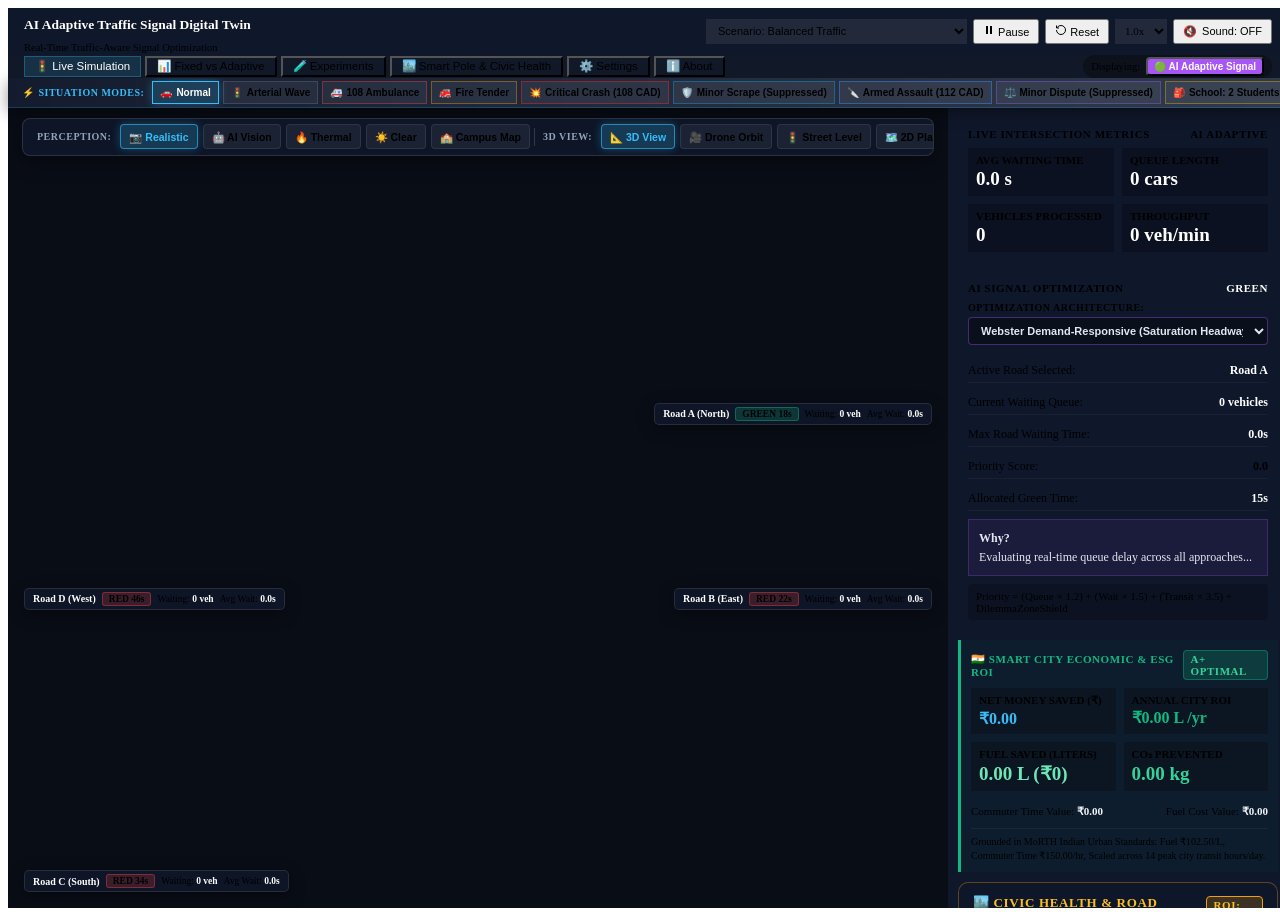
==== commit 57a17f61: "feat(civic): add 4 core civic & sustainability detections: 3D potholes with PWD orders, municipal wa" ====
--- a/frontend/index.html
+++ b/frontend/index.html
@@ -162,6 +162,18 @@
         <button class="situation-btn ped-scramble" data-mode="PEDESTRIAN_SCRAMBLE" title="Pedestrian Crowd Surge: Barnes Dance All-Pedestrian Scramble Phase">
           <span class="sit-icon">🚶</span> Ped Scramble
         </button>
+        <button class="situation-btn civic-pothole" data-mode="POTHOLE_ALERT" title="Road Surface Vision: Critical Pothole Hazard & PWD Work Order" style="border-color: rgba(245, 158, 11, 0.45); color: #FBBF24;">
+          <span class="sit-icon">🕳️</span> Pothole Alert (PWD)
+        </button>
+        <button class="situation-btn civic-garbage" data-mode="GARBAGE_OVERFLOW" title="Municipal Sanitation: Overflowing Bin & Waste SLA Dispatch" style="border-color: rgba(16, 185, 129, 0.45); color: #34D399;">
+          <span class="sit-icon">🗑️</span> Garbage Overflow
+        </button>
+        <button class="situation-btn civic-water" data-mode="WATERLOGGING" title="Urban Drainage: Curb Waterlogging & Clogged Inflow" style="border-color: rgba(56, 189, 248, 0.45); color: #38BDF8;">
+          <span class="sit-icon">🌊</span> Waterlogging
+        </button>
+        <button class="situation-btn civic-all" data-mode="CIVIC_FULL" title="All 4 Core Civic & Sustainable Detections Active" style="border-color: rgba(168, 85, 247, 0.5); color: #C084FC;">
+          <span class="sit-icon">🌿</span> Civic Full Demo
+        </button>
       </div>
     </div>
 
@@ -596,6 +608,27 @@
             </div>
             <div class="esg-footnote">
               Grounded in MoRTH Indian Urban Standards: Fuel ₹102.50/L, Commuter Time ₹150.00/hr, Scaled across 14 peak city transit hours/day.
+            </div>
+          </div>
+
+          <!-- Civic Infrastructure & Road Health Card -->
+          <div class="panel-card civic-health-card" style="border: 1px solid rgba(245, 158, 11, 0.35); background: rgba(15, 23, 42, 0.85); margin-bottom: 12px; border-radius: 10px; padding: 12px 14px;">
+            <div class="panel-title" style="color: #FBBF24; display: flex; justify-content: space-between; align-items: center; font-size: 13px; font-weight: 700; margin-bottom: 10px;">
+              <span>🏙️ Civic Health &amp; Road Quality (Smart Pole)</span>
+              <span id="stat-rqi-badge" style="background: rgba(245, 158, 11, 0.2); color: #FBBF24; border: 1px solid #F59E0B; font-size: 11px; padding: 2px 7px; border-radius: 4px;">RQI: 88.5%</span>
+            </div>
+            <div style="display: grid; grid-template-columns: 1fr 1fr; gap: 8px; font-size: 12px;">
+              <div style="background: rgba(30, 41, 59, 0.6); padding: 6px 10px; border-radius: 6px; border: 1px solid rgba(255, 255, 255, 0.08);">
+                <div style="color: var(--text-dim); font-size: 10px; text-transform: uppercase;">Potholes Active</div>
+                <div id="stat-potholes-count" style="color: #FBBF24; font-weight: 700; font-size: 14px;">2 Detected (1 PWD)</div>
+              </div>
+              <div style="background: rgba(30, 41, 59, 0.6); padding: 6px 10px; border-radius: 6px; border: 1px solid rgba(255, 255, 255, 0.08);">
+                <div style="color: var(--text-dim); font-size: 10px; text-transform: uppercase;">Cleanliness Index</div>
+                <div id="stat-cleanliness-val" style="color: #34D399; font-weight: 700; font-size: 14px;">94.2% (Grade A+)</div>
+              </div>
+            </div>
+            <div id="civic-alert-ticker" style="margin-top: 8px; font-size: 11px; color: #7DD3FC; font-family: var(--font-mono); white-space: nowrap; overflow: hidden; text-overflow: ellipsis;">
+              • Pole Vision: Pothole #104 monitored on Road A Lane 1 (Speed Damped 55%)
             </div>
           </div>
 
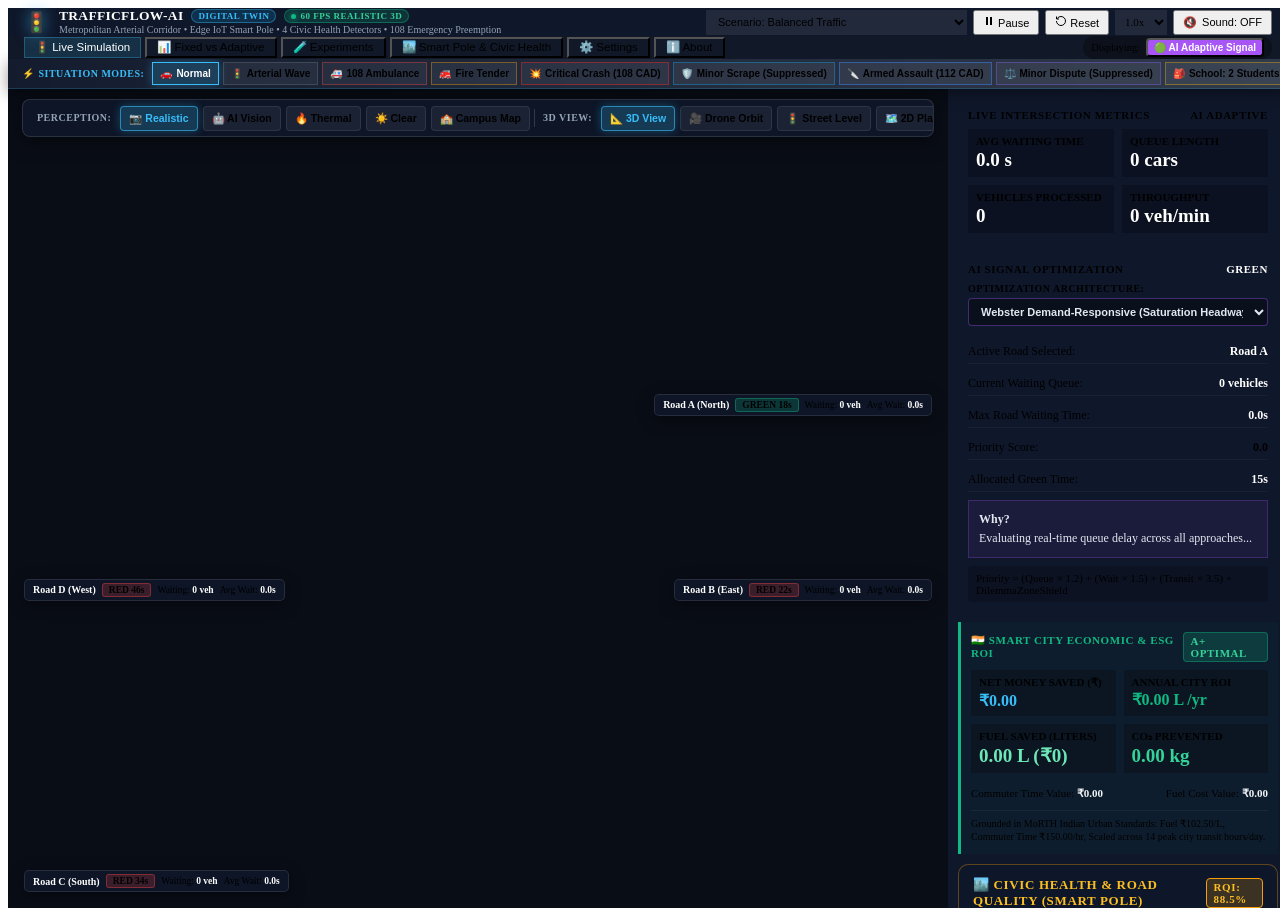
==== commit 5d54d6a9: "feat: upgrade 3D graphics to photorealistic quality with celestial skydome, volumetric headlights, a" ====
--- a/frontend/index.html
+++ b/frontend/index.html
@@ -16,29 +16,7 @@
   <link rel="stylesheet" href="css/dashboard.css?v=3.2">
   <link rel="stylesheet" href="css/charts.css">
 
-  <style id="swarm-table-custom-style">
-    .swarm-table th {
-      background: rgba(10, 15, 30, 0.7) !important;
-      color: #94A3B8 !important;
-      font-size: 11px !important;
-      font-weight: 700 !important;
-      text-transform: uppercase !important;
-      letter-spacing: 0.5px !important;
-      border-bottom: 2px solid rgba(255, 255, 255, 0.12) !important;
-    }
-    .swarm-table tr:hover {
-      background: rgba(255, 255, 255, 0.04) !important;
-    }
-    .swarm-copy-btn:hover {
-      background: rgba(168, 85, 247, 0.3) !important;
-      border-color: #A855F7 !important;
-      color: #fff !important;
-    }
-    .swarm-copy-btn.copied {
-      background: rgba(16, 185, 129, 0.3) !important;
-      border-color: #10B981 !important;
-      color: #34D399 !important;
-    }
+  <style>
     .acp-preset-btn:hover {
       filter: brightness(1.2);
       transform: translateY(-1px);
@@ -54,9 +32,16 @@
          ==================================================================== -->
     <header class="top-header">
       <div class="brand-section">
+        <div style="font-size: 20px; filter: drop-shadow(0 0 8px rgba(56, 189, 248, 0.6));">🚦</div>
         <div class="brand-title">
-          <h1>AI Adaptive Traffic Signal Digital Twin</h1>
-          <div class="brand-subtitle">Real-Time Traffic-Aware Signal Optimization</div>
+          <div style="display: flex; align-items: center; gap: 8px;">
+            <h1 style="font-size: 13.5px; font-weight: 800; letter-spacing: 0.3px; color: #fff; margin: 0;">TRAFFICFLOW-AI</h1>
+            <span style="background: rgba(14, 165, 233, 0.18); border: 1px solid rgba(56, 189, 248, 0.4); color: #38bdf8; font-size: 9px; font-weight: 700; padding: 1px 6px; border-radius: 10px; letter-spacing: 0.5px;">DIGITAL TWIN</span>
+            <span style="background: rgba(16, 185, 129, 0.18); border: 1px solid rgba(16, 185, 129, 0.4); color: #34d399; font-size: 9px; font-weight: 700; padding: 1px 6px; border-radius: 10px; letter-spacing: 0.5px; display: inline-flex; align-items: center; gap: 4px;">
+              <span style="width: 5px; height: 5px; border-radius: 50%; background: #10b981; box-shadow: 0 0 6px #10b981;"></span> 60 FPS REALISTIC 3D
+            </span>
+          </div>
+          <div class="brand-subtitle" style="font-size: 10px; color: #94a3b8; line-height: 1.2;">Metropolitan Arterial Corridor • Edge IoT Smart Pole • 4 Civic Health Detectors • 108 Emergency Preemption</div>
         </div>
       </div>
 
@@ -542,7 +527,7 @@
               <label for="select-ai-algorithm" class="ai-model-label">Optimization Architecture:</label>
               <select id="select-ai-algorithm" class="ai-model-select" title="Switch AI Optimization Model">
                 <option value="WEBSTER" selected>Webster Demand-Responsive (Saturation Headway)</option>
-                <option value="RL_DQN">Deep Q-Network (RL DQN Agent)</option>
+                <option value="RL_DQN">Deep Q-Network (RL DQN Autonomous Controller)</option>
                 <option value="V2X_PRIORITY">V2X Connected Wave (Platoon Coordination)</option>
               </select>
             </div>
@@ -1072,33 +1057,5 @@
   <script src="js/lib/three.min.js"></script>
   <script src="js/lib/OrbitControls.js"></script>
   <script type="module" src="js/app.js"></script>
-  <!-- Swarm Copy Address Script -->
-  <script>
-    document.addEventListener('DOMContentLoaded', () => {
-      // Copy Address Buttons
-      document.querySelectorAll('.swarm-copy-btn').forEach(btn => {
-        btn.addEventListener('click', (e) => {
-          e.stopPropagation();
-          const addr = btn.getAttribute('data-address');
-          if (addr && navigator.clipboard) {
-            navigator.clipboard.writeText(addr).then(() => {
-              const orig = btn.innerHTML;
-              btn.classList.add('copied');
-              btn.innerHTML = '✓ Copied!';
-              setTimeout(() => {
-                btn.classList.remove('copied');
-                btn.innerHTML = orig;
-              }, 2000);
-            }).catch(err => {
-              prompt('Copy address:', addr);
-            });
-          } else if (addr) {
-            prompt('Copy address:', addr);
-          }
-        });
-      });
-    });
-  </script>
-
 </body>
 </html>
--- a/frontend/css/dashboard.css
+++ b/frontend/css/dashboard.css
@@ -1458,448 +1458,6 @@
   color: #38bdf8;
 }
 
-/* ====================================================================
-   FETCH.AI MULTI-AGENT SWARM & CRYPTOGRAPHIC ADDRESSES SECTION
-   ==================================================================== */
-.swarm-container {
-  display: flex;
-  flex-direction: column;
-  gap: 24px;
-}
-
-.swarm-status-bar {
-  display: flex;
-  align-items: center;
-  justify-content: space-between;
-  background: linear-gradient(90deg, rgba(15, 23, 42, 0.95) 0%, rgba(30, 41, 59, 0.9) 100%);
-  border: 1px solid rgba(56, 189, 248, 0.3);
-  border-radius: 14px;
-  padding: 16px 22px;
-  box-shadow: 0 8px 24px rgba(0, 0, 0, 0.4);
-  flex-wrap: wrap;
-  gap: 14px;
-}
-
-.swarm-status-left {
-  display: flex;
-  align-items: center;
-  gap: 14px;
-}
-
-.swarm-pulse-indicator {
-  display: flex;
-  align-items: center;
-  gap: 8px;
-  background: rgba(16, 185, 129, 0.15);
-  border: 1px solid rgba(16, 185, 129, 0.4);
-  color: #34d399;
-  font-size: 12px;
-  font-weight: 700;
-  padding: 5px 12px;
-  border-radius: 20px;
-  letter-spacing: 0.5px;
-}
-
-.swarm-pulse-dot {
-  width: 9px;
-  height: 9px;
-  border-radius: 50%;
-  background: #10b981;
-  box-shadow: 0 0 10px #10b981;
-  animation: pulse-dot 1s infinite alternate;
-}
-
-.swarm-metrics-row {
-  display: flex;
-  align-items: center;
-  gap: 18px;
-  flex-wrap: wrap;
-}
-
-.swarm-pill-stat {
-  font-size: 12px;
-  color: var(--text-muted);
-  display: flex;
-  align-items: center;
-  gap: 6px;
-}
-
-.swarm-pill-stat strong {
-  color: #fff;
-  font-family: var(--font-mono);
-}
-
-/* Featured Live Agent Banner */
-.swarm-hero-card {
-  position: relative;
-  background: linear-gradient(135deg, rgba(88, 28, 135, 0.35) 0%, rgba(15, 23, 42, 0.95) 55%, rgba(14, 116, 144, 0.25) 100%);
-  border: 1px solid rgba(168, 85, 247, 0.45);
-  border-radius: 16px;
-  padding: 24px;
-  box-shadow: 0 8px 32px rgba(139, 92, 246, 0.2), inset 0 1px 0 rgba(255, 255, 255, 0.12);
-  overflow: hidden;
-}
-
-.swarm-hero-card::before {
-  content: "";
-  position: absolute;
-  top: 0;
-  left: 0;
-  right: 0;
-  height: 3px;
-  background: linear-gradient(90deg, #a855f7, #38bdf8, #10b981);
-}
-
-.swarm-hero-header {
-  display: flex;
-  justify-content: space-between;
-  align-items: flex-start;
-  flex-wrap: wrap;
-  gap: 16px;
-  margin-bottom: 16px;
-}
-
-.swarm-hero-info {
-  display: flex;
-  align-items: center;
-  gap: 16px;
-}
-
-.swarm-hero-avatar {
-  width: 58px;
-  height: 58px;
-  border-radius: 14px;
-  background: linear-gradient(135deg, #7c3aed, #2563eb);
-  display: flex;
-  align-items: center;
-  justify-content: center;
-  font-size: 30px;
-  box-shadow: 0 0 24px rgba(124, 58, 237, 0.55);
-  border: 1px solid rgba(255, 255, 255, 0.25);
-  flex-shrink: 0;
-}
-
-.swarm-hero-title h3 {
-  font-size: 19px;
-  font-weight: 800;
-  color: #fff;
-  display: flex;
-  align-items: center;
-  gap: 10px;
-  margin: 0 0 6px 0;
-}
-
-.swarm-live-badge {
-  background: rgba(168, 85, 247, 0.2);
-  border: 1px solid #a855f7;
-  color: #c084fc;
-  font-size: 11px;
-  font-weight: 700;
-  padding: 3px 9px;
-  border-radius: 12px;
-  text-transform: uppercase;
-  letter-spacing: 0.5px;
-}
-
-.swarm-handle-badge {
-  background: rgba(56, 189, 248, 0.15);
-  border: 1px solid rgba(56, 189, 248, 0.4);
-  color: #38bdf8;
-  font-family: var(--font-mono);
-  font-size: 12px;
-  font-weight: 600;
-  padding: 3px 9px;
-  border-radius: 6px;
-}
-
-.swarm-hero-actions {
-  display: flex;
-  gap: 10px;
-  flex-wrap: wrap;
-}
-
-.swarm-action-btn {
-  display: inline-flex;
-  align-items: center;
-  gap: 6px;
-  padding: 9px 16px;
-  border-radius: 8px;
-  font-size: 12px;
-  font-weight: 700;
-  text-decoration: none;
-  cursor: pointer;
-  transition: all 0.2s ease;
-  border: none;
-}
-
-.swarm-action-btn.primary {
-  background: linear-gradient(135deg, #8b5cf6, #6366f1);
-  color: #fff;
-  box-shadow: 0 4px 14px rgba(139, 92, 246, 0.4);
-}
-
-.swarm-action-btn.primary:hover {
-  background: linear-gradient(135deg, #7c3aed, #4f46e5);
-  transform: translateY(-2px);
-  box-shadow: 0 6px 20px rgba(139, 92, 246, 0.6);
-}
-
-.swarm-action-btn.secondary {
-  background: rgba(255, 255, 255, 0.08);
-  color: #e2e8f0;
-  border: 1px solid rgba(255, 255, 255, 0.18);
-}
-
-.swarm-action-btn.secondary:hover {
-  background: rgba(255, 255, 255, 0.16);
-  color: #fff;
-  border-color: rgba(255, 255, 255, 0.35);
-  transform: translateY(-2px);
-}
-
-/* Swarm Cards Grid */
-.swarm-grid {
-  display: grid;
-  grid-template-columns: repeat(auto-fit, minmax(350px, 1fr));
-  gap: 20px;
-}
-
-.swarm-card {
-  position: relative;
-  background: linear-gradient(135deg, rgba(15, 23, 42, 0.88) 0%, rgba(30, 41, 59, 0.78) 100%);
-  border: 1px solid rgba(255, 255, 255, 0.1);
-  border-radius: 14px;
-  padding: 20px;
-  display: flex;
-  flex-direction: column;
-  gap: 14px;
-  box-shadow: 0 4px 20px rgba(0, 0, 0, 0.3);
-  backdrop-filter: blur(10px);
-  transition: all 0.25s ease;
-}
-
-.swarm-card:hover {
-  transform: translateY(-3px);
-  box-shadow: 0 10px 30px rgba(0, 0, 0, 0.5);
-  border-color: rgba(255, 255, 255, 0.22);
-}
-
-.swarm-card.cyan { border-left: 4px solid #00e5ff; }
-.swarm-card.red { border-left: 4px solid #ef4444; }
-.swarm-card.amber { border-left: 4px solid #f59e0b; }
-.swarm-card.emerald { border-left: 4px solid #10b981; }
-.swarm-card.purple { border-left: 4px solid #8b5cf6; }
-
-.swarm-card:hover.cyan { border-color: rgba(0, 229, 255, 0.5); box-shadow: 0 8px 30px rgba(0, 229, 255, 0.2); }
-.swarm-card:hover.red { border-color: rgba(239, 68, 68, 0.5); box-shadow: 0 8px 30px rgba(239, 68, 68, 0.2); }
-.swarm-card:hover.amber { border-color: rgba(245, 158, 11, 0.5); box-shadow: 0 8px 30px rgba(245, 158, 11, 0.2); }
-.swarm-card:hover.emerald { border-color: rgba(16, 185, 129, 0.5); box-shadow: 0 8px 30px rgba(16, 185, 129, 0.2); }
-.swarm-card:hover.purple { border-color: rgba(139, 92, 246, 0.5); box-shadow: 0 8px 30px rgba(139, 92, 246, 0.2); }
-
-.swarm-card-top {
-  display: flex;
-  justify-content: space-between;
-  align-items: flex-start;
-  gap: 12px;
-}
-
-.swarm-card-identity {
-  display: flex;
-  align-items: center;
-  gap: 12px;
-}
-
-.swarm-avatar {
-  width: 46px;
-  height: 46px;
-  border-radius: 12px;
-  display: flex;
-  align-items: center;
-  justify-content: center;
-  font-size: 24px;
-  flex-shrink: 0;
-}
-
-.swarm-avatar.cyan { background: rgba(0, 229, 255, 0.15); border: 1px solid rgba(0, 229, 255, 0.4); color: #00e5ff; }
-.swarm-avatar.red { background: rgba(239, 68, 68, 0.15); border: 1px solid rgba(239, 68, 68, 0.4); color: #ef4444; }
-.swarm-avatar.amber { background: rgba(245, 158, 11, 0.15); border: 1px solid rgba(245, 158, 11, 0.4); color: #f59e0b; }
-.swarm-avatar.emerald { background: rgba(16, 185, 129, 0.15); border: 1px solid rgba(16, 185, 129, 0.4); color: #10b981; }
-.swarm-avatar.purple { background: rgba(139, 92, 246, 0.15); border: 1px solid rgba(139, 92, 246, 0.4); color: #8b5cf6; }
-
-.swarm-name {
-  font-size: 15px;
-  font-weight: 700;
-  color: #fff;
-  letter-spacing: 0.2px;
-}
-
-.swarm-module-pill {
-  font-family: var(--font-mono);
-  font-size: 11px;
-  color: var(--text-dim);
-  background: rgba(0, 0, 0, 0.35);
-  padding: 2px 7px;
-  border-radius: 4px;
-  display: inline-block;
-  margin-top: 3px;
-}
-
-.swarm-status-tag {
-  font-size: 10px;
-  font-weight: 700;
-  text-transform: uppercase;
-  letter-spacing: 0.5px;
-  padding: 3px 9px;
-  border-radius: 10px;
-  display: inline-flex;
-  align-items: center;
-  gap: 5px;
-  flex-shrink: 0;
-}
-
-.swarm-status-tag.active {
-  background: rgba(16, 185, 129, 0.15);
-  color: #34d399;
-  border: 1px solid rgba(16, 185, 129, 0.3);
-}
-
-.swarm-role-desc {
-  font-size: 13px;
-  color: var(--text-secondary);
-  line-height: 1.6;
-  margin: 0;
-}
-
-.swarm-capabilities-row {
-  display: flex;
-  flex-wrap: wrap;
-  gap: 6px;
-}
-
-.swarm-cap-badge {
-  font-size: 11px;
-  font-weight: 600;
-  padding: 3px 8px;
-  border-radius: 6px;
-  background: rgba(255, 255, 255, 0.05);
-  border: 1px solid rgba(255, 255, 255, 0.08);
-  color: var(--text-main);
-}
-
-.swarm-cap-badge.cyan { background: rgba(0, 229, 255, 0.08); border-color: rgba(0, 229, 255, 0.2); color: #67e8f9; }
-.swarm-cap-badge.red { background: rgba(239, 68, 68, 0.08); border-color: rgba(239, 68, 68, 0.2); color: #fca5a5; }
-.swarm-cap-badge.amber { background: rgba(245, 158, 11, 0.08); border-color: rgba(245, 158, 11, 0.2); color: #fcd34d; }
-.swarm-cap-badge.emerald { background: rgba(16, 185, 129, 0.08); border-color: rgba(16, 185, 129, 0.2); color: #6ee7b7; }
-.swarm-cap-badge.purple { background: rgba(139, 92, 246, 0.08); border-color: rgba(139, 92, 246, 0.2); color: #d8b4fe; }
-
-/* Cryptographic Address Box with Copy Button */
-.swarm-addr-container {
-  background: rgba(10, 15, 30, 0.85);
-  border: 1px solid rgba(255, 255, 255, 0.1);
-  border-radius: 9px;
-  padding: 9px 12px;
-  display: flex;
-  align-items: center;
-  justify-content: space-between;
-  gap: 10px;
-}
-
-.swarm-addr-meta {
-  display: flex;
-  flex-direction: column;
-  overflow: hidden;
-  gap: 2px;
-}
-
-.swarm-addr-label {
-  font-size: 10px;
-  font-weight: 700;
-  text-transform: uppercase;
-  color: var(--text-dim);
-  letter-spacing: 0.5px;
-}
-
-.swarm-addr-code {
-  font-family: var(--font-mono);
-  font-size: 11px;
-  color: #c4b5fd;
-  white-space: nowrap;
-  overflow: hidden;
-  text-overflow: ellipsis;
-  letter-spacing: 0.3px;
-}
-
-.swarm-copy-btn {
-  background: rgba(255, 255, 255, 0.07);
-  border: 1px solid rgba(255, 255, 255, 0.16);
-  color: var(--text-secondary);
-  font-size: 11px;
-  font-weight: 600;
-  padding: 5px 10px;
-  border-radius: 6px;
-  cursor: pointer;
-  display: inline-flex;
-  align-items: center;
-  gap: 5px;
-  transition: all 0.15s ease;
-  flex-shrink: 0;
-}
-
-.swarm-copy-btn:hover {
-  background: rgba(168, 85, 247, 0.25);
-  border-color: #a855f7;
-  color: #fff;
-}
-
-.swarm-copy-btn.copied {
-  background: rgba(16, 185, 129, 0.25) !important;
-  border-color: #10b981 !important;
-  color: #34d399 !important;
-}
-
-
-
-
-/* ====================================================================
-   FETCH.AI SWARM TABULAR UI
-   ==================================================================== */
-.swarm-table {
-  width: 100%;
-  border-collapse: separate;
-  border-spacing: 0;
-  font-size: 13px;
-}
-
-.swarm-table th {
-  background: rgba(10, 15, 30, 0.7) !important;
-  color: #94A3B8 !important;
-  font-size: 11px !important;
-  font-weight: 700 !important;
-  text-transform: uppercase !important;
-  letter-spacing: 0.5px !important;
-  border-bottom: 2px solid rgba(255, 255, 255, 0.12) !important;
-}
-
-.swarm-table tr:hover {
-  background: rgba(255, 255, 255, 0.04) !important;
-}
-
-.swarm-copy-btn {
-  transition: all 0.15s ease;
-}
-
-.swarm-copy-btn:hover {
-  background: rgba(168, 85, 247, 0.3) !important;
-  border-color: #A855F7 !important;
-  color: #fff !important;
-}
-
-.swarm-copy-btn.copied {
-  background: rgba(16, 185, 129, 0.3) !important;
-  border-color: #10B981 !important;
-  color: #34D399 !important;
-}
-
 .acp-preset-btn {
   transition: all 0.15s ease;
 }
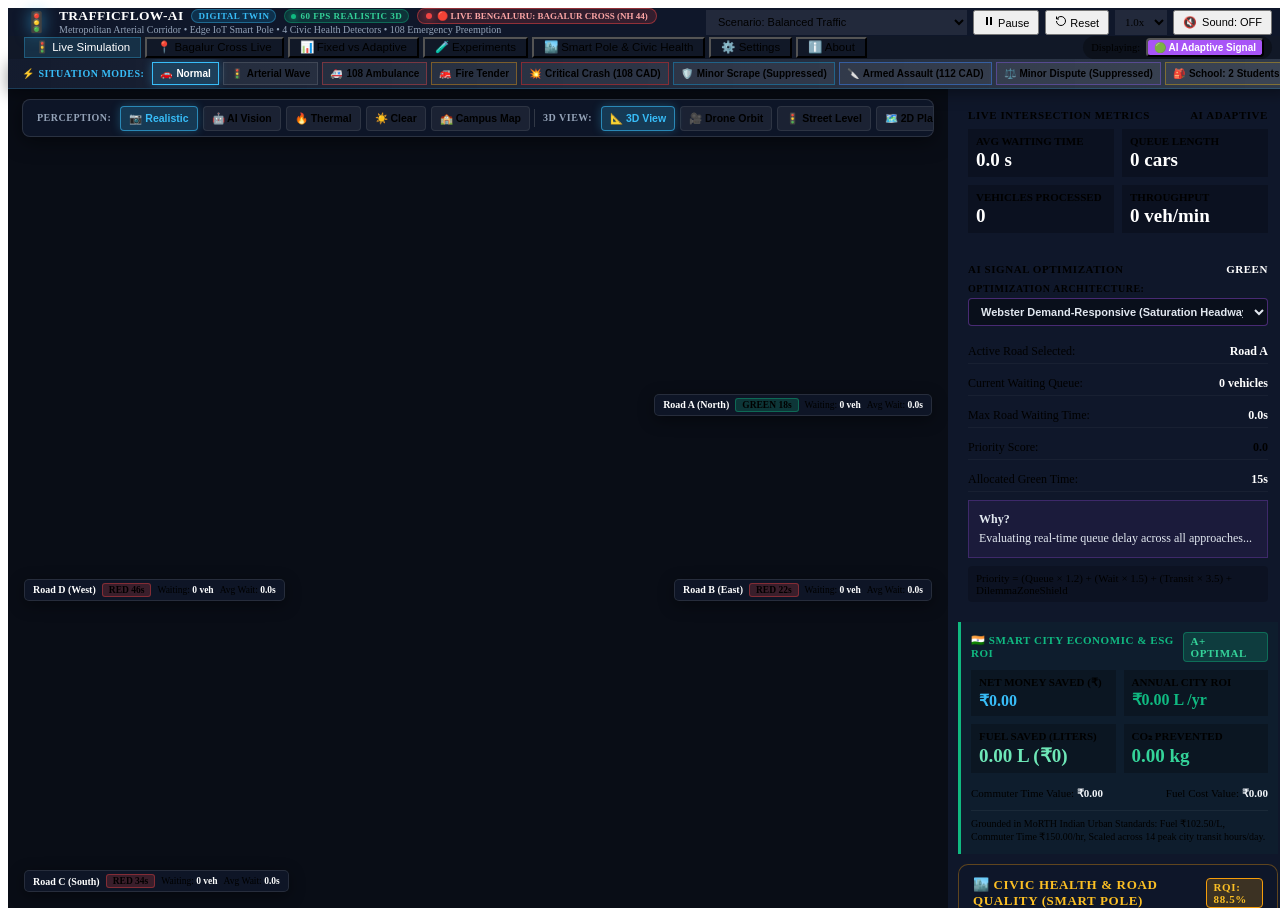
==== commit 1dab47dd: "feat: integrate real-time Bagalur Cross (NH 44) traffic, weather, and edge camera telemetry" ====
--- a/frontend/index.html
+++ b/frontend/index.html
@@ -20,6 +20,32 @@
     .acp-preset-btn:hover {
       filter: brightness(1.2);
       transform: translateY(-1px);
+    }
+    @keyframes liveBlink {
+      0%, 100% { opacity: 1; transform: scale(1); }
+      50% { opacity: 0.35; transform: scale(0.85); }
+    }
+    .pulsing-red-dot {
+      animation: liveBlink 1.4s infinite ease-in-out;
+    }
+    .bagalur-grid {
+      display: grid;
+      grid-template-columns: repeat(auto-fit, minmax(260px, 1fr));
+      gap: 16px;
+      margin-bottom: 20px;
+    }
+    .bagalur-telemetry-card {
+      background: rgba(15, 23, 42, 0.75);
+      border: 1px solid rgba(56, 189, 248, 0.18);
+      border-radius: 10px;
+      padding: 16px;
+      position: relative;
+      overflow: hidden;
+      backdrop-filter: blur(8px);
+    }
+    .bagalur-telemetry-card:hover {
+      border-color: rgba(56, 189, 248, 0.45);
+      box-shadow: 0 4px 20px rgba(0, 0, 0, 0.35);
     }
   </style>
 
@@ -40,6 +66,10 @@
             <span style="background: rgba(16, 185, 129, 0.18); border: 1px solid rgba(16, 185, 129, 0.4); color: #34d399; font-size: 9px; font-weight: 700; padding: 1px 6px; border-radius: 10px; letter-spacing: 0.5px; display: inline-flex; align-items: center; gap: 4px;">
               <span style="width: 5px; height: 5px; border-radius: 50%; background: #10b981; box-shadow: 0 0 6px #10b981;"></span> 60 FPS REALISTIC 3D
             </span>
+            <div id="live-bengaluru-badge" class="live-bengaluru-badge" title="Click to open Bagalur Cross Live Telemetry" style="background: rgba(239, 68, 68, 0.16); border: 1px solid rgba(239, 68, 68, 0.5); color: #fca5a5; font-size: 9px; font-weight: 700; padding: 2px 8px; border-radius: 10px; display: inline-flex; align-items: center; gap: 5px; cursor: pointer;">
+              <span class="pulsing-red-dot" style="width: 6px; height: 6px; border-radius: 50%; background: #ef4444; box-shadow: 0 0 8px #ef4444;"></span>
+              <span id="badge-live-traffic-text">🔴 LIVE BENGALURU: BAGALUR CROSS (NH 44)</span>
+            </div>
           </div>
           <div class="brand-subtitle" style="font-size: 10px; color: #94a3b8; line-height: 1.2;">Metropolitan Arterial Corridor • Edge IoT Smart Pole • 4 Civic Health Detectors • 108 Emergency Preemption</div>
         </div>
@@ -89,6 +119,7 @@
     <nav class="main-nav">
       <div class="nav-tabs">
         <button class="nav-tab-btn active" data-view="dashboard">🚦 Live Simulation</button>
+        <button class="nav-tab-btn" data-view="bagalur">📍 Bagalur Cross Live</button>
         <button class="nav-tab-btn" data-view="comparison">📊 Fixed vs Adaptive</button>
         <button class="nav-tab-btn" data-view="experiments">🧪 Experiments</button>
         <button class="nav-tab-btn" data-view="smartpole">🏙️ Smart Pole & Civic Health</button>
@@ -1015,6 +1046,326 @@
       </div>
     </section>
 
+    <!-- ====================================================================
+         SECTION 4C: BAGALUR CROSS (NH 44) REAL-TIME TELEMETRY & EDGE INGESTION
+         ==================================================================== -->
+    <section id="view-bagalur" class="view-section">
+      <div class="page-container" style="max-width: 1200px;">
+        
+        <!-- Header Banner -->
+        <div class="page-header" style="margin-bottom: 20px;">
+          <div style="display: flex; justify-content: space-between; align-items: flex-start; flex-wrap: wrap; gap: 15px;">
+            <div>
+              <div style="display: flex; align-items: center; gap: 8px; margin-bottom: 4px;">
+                <span style="background: rgba(239, 68, 68, 0.2); border: 1px solid rgba(239, 68, 68, 0.4); color: #f87171; font-size: 10px; font-weight: 700; padding: 2px 8px; border-radius: 4px; letter-spacing: 0.5px;">
+                  📍 REAL-TIME PHYSICAL JUNCTION
+                </span>
+                <span style="background: rgba(56, 189, 248, 0.15); border: 1px solid rgba(56, 189, 248, 0.3); color: #38bdf8; font-size: 10px; font-weight: 600; padding: 2px 8px; border-radius: 4px;">
+                  13.1352° N, 77.6256° E (Elev: 915m)
+                </span>
+                <span style="background: rgba(16, 185, 129, 0.15); border: 1px solid rgba(16, 185, 129, 0.3); color: #34d399; font-size: 10px; font-weight: 600; padding: 2px 8px; border-radius: 4px;">
+                  Bengaluru North Traffic Division
+                </span>
+              </div>
+              <h2 style="font-size: 22px; font-weight: 800; color: #fff; margin: 0 0 6px 0;">
+                Bagalur Cross Junction (NH 44 & SH 104) Live Telemetry
+              </h2>
+              <p style="color: var(--text-muted); font-size: 12.5px; margin: 0;">
+                Live traffic flow synchronization connecting physical Bengaluru Airport Corridor speeds, Open-Meteo weather, and edge CCTV cameras to the digital twin.
+              </p>
+            </div>
+
+            <!-- Sync Status Pill & Timestamp -->
+            <div style="text-align: right;">
+              <div id="bagalur-sync-status" style="background: rgba(16, 185, 129, 0.18); border: 1px solid rgba(16, 185, 129, 0.4); color: #34d399; font-size: 11px; font-weight: 700; padding: 6px 12px; border-radius: 8px; display: inline-flex; align-items: center; gap: 6px;">
+                <span class="pulsing-red-dot" style="width: 7px; height: 7px; border-radius: 50%; background: #10b981; box-shadow: 0 0 8px #10b981;"></span>
+                <span>LIVE SYNC ACTIVE (BENGALURU DIURNAL)</span>
+              </div>
+              <div id="bagalur-server-time" style="font-size: 11px; color: #94a3b8; font-family: var(--font-mono); margin-top: 5px;">
+                Loading IST server time...
+              </div>
+            </div>
+          </div>
+        </div>
+
+        <!-- Ingestion Control Bar -->
+        <div class="panel-card" style="margin-bottom: 20px; background: rgba(15, 23, 42, 0.85); border: 1px solid rgba(56, 189, 248, 0.25);">
+          <div style="display: flex; justify-content: space-between; align-items: center; flex-wrap: wrap; gap: 15px;">
+            <div style="display: flex; align-items: center; gap: 12px;">
+              <label style="display: flex; align-items: center; gap: 8px; cursor: pointer; font-size: 13px; font-weight: 600; color: #f8fafc;">
+                <input type="checkbox" id="toggle-bagalur-live-sync" checked style="width: 18px; height: 18px; accent-color: #38bdf8; cursor: pointer;">
+                <span>Harmonize Digital Twin Arrival Rates with Live Bengaluru Data</span>
+              </label>
+            </div>
+
+            <div style="display: flex; align-items: center; gap: 10px; flex-wrap: wrap;">
+              <span style="font-size: 12px; color: #94a3b8; font-weight: 600;">Active Ingestion Feed:</span>
+              <select id="select-bagalur-mode" style="background: #1e293b; color: #f8fafc; border: 1px solid #334155; padding: 6px 12px; border-radius: 6px; font-size: 12px; font-weight: 600; cursor: pointer;">
+                <option value="BENGALURU_REALTIME_MODEL" selected>Bengaluru Diurnal Rush-Hour Model (IST Time)</option>
+                <option value="TOMTOM_API">TomTom Traffic Flow REST API</option>
+                <option value="EDGE_CAMERA">Edge CCTV / OpenCV Tripwire Camera</option>
+              </select>
+
+              <button id="btn-sync-now" class="btn-primary" style="padding: 6px 14px; font-size: 12px; display: inline-flex; align-items: center; gap: 6px;">
+                🔄 Sync Now
+              </button>
+            </div>
+          </div>
+
+          <!-- TomTom API Key Drawer (Visible when TOMTOM_API selected or toggled) -->
+          <div id="drawer-tomtom-key" style="margin-top: 14px; padding-top: 12px; border-top: 1px solid rgba(255, 255, 255, 0.08); display: flex; align-items: center; gap: 10px; flex-wrap: wrap;">
+            <span style="font-size: 12px; color: #94a3b8;">TomTom API Key:</span>
+            <input type="password" id="input-tomtom-key" placeholder="Enter TomTom Flow API Key (optional)" style="background: #0f172a; border: 1px solid #334155; color: #f8fafc; padding: 5px 10px; border-radius: 6px; font-size: 12px; width: 280px; font-family: var(--font-mono);">
+            <button id="btn-save-tomtom-key" class="btn-secondary" style="padding: 5px 12px; font-size: 11px;">Save Key</button>
+            <span style="font-size: 11px; color: #64748b;">(When blank, the system automatically uses the high-precision Bengaluru diurnal IST curve)</span>
+          </div>
+        </div>
+
+        <!-- 4-Approach Live Speed & Congestion Grid -->
+        <h3 style="font-size: 15px; font-weight: 700; color: #f8fafc; margin: 0 0 12px 0; display: flex; align-items: center; gap: 8px;">
+          <span>🚗 Live Corridor Speed & Congestion Status (4 Approaches)</span>
+          <span style="font-size: 11px; font-weight: 500; color: #94a3b8;">Updated in real time</span>
+        </h3>
+
+        <div class="bagalur-grid">
+          
+          <!-- Road A: NH 44 Southbound -->
+          <div class="bagalur-telemetry-card">
+            <div style="display: flex; justify-content: space-between; align-items: flex-start; margin-bottom: 8px;">
+              <div>
+                <span style="font-size: 11px; font-weight: 700; color: #38bdf8; background: rgba(56, 189, 248, 0.15); padding: 2px 6px; border-radius: 4px;">APPROACH A</span>
+                <h4 style="font-size: 14px; font-weight: 700; color: #fff; margin: 4px 0 2px 0;">NH 44 Southbound</h4>
+                <div style="font-size: 11px; color: #94a3b8;">From KIA Airport ✈ → To Bengaluru City / Hebbal</div>
+              </div>
+              <span id="clevel-a-badge" style="background: rgba(234, 179, 8, 0.2); color: #facc15; font-size: 10px; font-weight: 700; padding: 2px 8px; border-radius: 4px;">
+                MODERATE
+              </span>
+            </div>
+
+            <div style="display: flex; align-items: baseline; gap: 8px; margin: 12px 0 6px 0;">
+              <span id="spd-a-val" style="font-size: 26px; font-weight: 800; color: #f8fafc; font-family: var(--font-mono);">52.0</span>
+              <span style="font-size: 12px; color: #94a3b8;">km/h</span>
+              <span style="font-size: 11px; color: #64748b; margin-left: auto;">Free-flow: <strong id="spd-a-free" style="color: #94a3b8;">75</strong> km/h</span>
+            </div>
+
+            <!-- Congestion Bar -->
+            <div style="width: 100%; height: 6px; background: rgba(255,255,255,0.08); border-radius: 3px; overflow: hidden; margin-bottom: 8px;">
+              <div id="cidx-a-bar" style="width: 31%; height: 100%; background: #facc15; transition: width 0.4s ease;"></div>
+            </div>
+
+            <div style="display: flex; justify-content: space-between; font-size: 11px; color: #94a3b8; border-top: 1px solid rgba(255,255,255,0.06); padding-top: 8px;">
+              <span>Congestion Index: <strong id="cidx-a-val" style="color: #f8fafc;">31%</strong></span>
+              <span>Flow: <strong id="flow-a-val" style="color: #38bdf8;">22.0</strong> veh/min</span>
+              <span>Travel Delay: <strong id="delay-a-val" style="color: #f87171;">115s</strong></span>
+            </div>
+          </div>
+
+          <!-- Road C: NH 44 Northbound -->
+          <div class="bagalur-telemetry-card">
+            <div style="display: flex; justify-content: space-between; align-items: flex-start; margin-bottom: 8px;">
+              <div>
+                <span style="font-size: 11px; font-weight: 700; color: #38bdf8; background: rgba(56, 189, 248, 0.15); padding: 2px 6px; border-radius: 4px;">APPROACH C</span>
+                <h4 style="font-size: 14px; font-weight: 700; color: #fff; margin: 4px 0 2px 0;">NH 44 Northbound</h4>
+                <div style="font-size: 11px; color: #94a3b8;">From Hebbal / Kogilu → To KIA Kempegowda Airport ✈</div>
+              </div>
+              <span id="clevel-c-badge" style="background: rgba(234, 179, 8, 0.2); color: #facc15; font-size: 10px; font-weight: 700; padding: 2px 8px; border-radius: 4px;">
+                MODERATE
+              </span>
+            </div>
+
+            <div style="display: flex; align-items: baseline; gap: 8px; margin: 12px 0 6px 0;">
+              <span id="spd-c-val" style="font-size: 26px; font-weight: 800; color: #f8fafc; font-family: var(--font-mono);">46.0</span>
+              <span style="font-size: 12px; color: #94a3b8;">km/h</span>
+              <span style="font-size: 11px; color: #64748b; margin-left: auto;">Free-flow: <strong id="spd-c-free" style="color: #94a3b8;">75</strong> km/h</span>
+            </div>
+
+            <!-- Congestion Bar -->
+            <div style="width: 100%; height: 6px; background: rgba(255,255,255,0.08); border-radius: 3px; overflow: hidden; margin-bottom: 8px;">
+              <div id="cidx-c-bar" style="width: 39%; height: 100%; background: #facc15; transition: width 0.4s ease;"></div>
+            </div>
+
+            <div style="display: flex; justify-content: space-between; font-size: 11px; color: #94a3b8; border-top: 1px solid rgba(255,255,255,0.06); padding-top: 8px;">
+              <span>Congestion Index: <strong id="cidx-c-val" style="color: #f8fafc;">39%</strong></span>
+              <span>Flow: <strong id="flow-c-val" style="color: #38bdf8;">25.0</strong> veh/min</span>
+              <span>Travel Delay: <strong id="delay-c-val" style="color: #f87171;">128s</strong></span>
+            </div>
+          </div>
+
+          <!-- Road B: SH 104 Eastbound -->
+          <div class="bagalur-telemetry-card">
+            <div style="display: flex; justify-content: space-between; align-items: flex-start; margin-bottom: 8px;">
+              <div>
+                <span style="font-size: 11px; font-weight: 700; color: #a855f7; background: rgba(168, 85, 247, 0.15); padding: 2px 6px; border-radius: 4px;">APPROACH B</span>
+                <h4 style="font-size: 14px; font-weight: 700; color: #fff; margin: 4px 0 2px 0;">SH 104 Eastbound</h4>
+                <div style="font-size: 11px; color: #94a3b8;">To Bagalur Town / Aerospace SEZ / Boeing Campus</div>
+              </div>
+              <span id="clevel-b-badge" style="background: rgba(239, 68, 68, 0.2); color: #f87171; font-size: 10px; font-weight: 700; padding: 2px 8px; border-radius: 4px;">
+                CONGESTED
+              </span>
+            </div>
+
+            <div style="display: flex; align-items: baseline; gap: 8px; margin: 12px 0 6px 0;">
+              <span id="spd-b-val" style="font-size: 26px; font-weight: 800; color: #f8fafc; font-family: var(--font-mono);">32.0</span>
+              <span style="font-size: 12px; color: #94a3b8;">km/h</span>
+              <span style="font-size: 11px; color: #64748b; margin-left: auto;">Free-flow: <strong id="spd-b-free" style="color: #94a3b8;">55</strong> km/h</span>
+            </div>
+
+            <!-- Congestion Bar -->
+            <div style="width: 100%; height: 6px; background: rgba(255,255,255,0.08); border-radius: 3px; overflow: hidden; margin-bottom: 8px;">
+              <div id="cidx-b-bar" style="width: 42%; height: 100%; background: #f87171; transition: width 0.4s ease;"></div>
+            </div>
+
+            <div style="display: flex; justify-content: space-between; font-size: 11px; color: #94a3b8; border-top: 1px solid rgba(255,255,255,0.06); padding-top: 8px;">
+              <span>Congestion Index: <strong id="cidx-b-val" style="color: #f8fafc;">42%</strong></span>
+              <span>Flow: <strong id="flow-b-val" style="color: #38bdf8;">26.0</strong> veh/min</span>
+              <span>Travel Delay: <strong id="delay-b-val" style="color: #f87171;">140s</strong></span>
+            </div>
+          </div>
+
+          <!-- Road D: Feeder Westbound -->
+          <div class="bagalur-telemetry-card">
+            <div style="display: flex; justify-content: space-between; align-items: flex-start; margin-bottom: 8px;">
+              <div>
+                <span style="font-size: 11px; font-weight: 700; color: #10b981; background: rgba(16, 185, 129, 0.15); padding: 2px 6px; border-radius: 4px;">APPROACH D</span>
+                <h4 style="font-size: 14px; font-weight: 700; color: #fff; margin: 4px 0 2px 0;">Yelahanka Feeder Westbound</h4>
+                <div style="font-size: 11px; color: #94a3b8;">From Yelahanka New Town / University Campus Belt</div>
+              </div>
+              <span id="clevel-d-badge" style="background: rgba(16, 185, 129, 0.2); color: #34d399; font-size: 10px; font-weight: 700; padding: 2px 8px; border-radius: 4px;">
+                NORMAL
+              </span>
+            </div>
+
+            <div style="display: flex; align-items: baseline; gap: 8px; margin: 12px 0 6px 0;">
+              <span id="spd-d-val" style="font-size: 26px; font-weight: 800; color: #f8fafc; font-family: var(--font-mono);">28.0</span>
+              <span style="font-size: 12px; color: #94a3b8;">km/h</span>
+              <span style="font-size: 11px; color: #64748b; margin-left: auto;">Free-flow: <strong id="spd-d-free" style="color: #94a3b8;">40</strong> km/h</span>
+            </div>
+
+            <!-- Congestion Bar -->
+            <div style="width: 100%; height: 6px; background: rgba(255,255,255,0.08); border-radius: 3px; overflow: hidden; margin-bottom: 8px;">
+              <div id="cidx-d-bar" style="width: 30%; height: 100%; background: #34d399; transition: width 0.4s ease;"></div>
+            </div>
+
+            <div style="display: flex; justify-content: space-between; font-size: 11px; color: #94a3b8; border-top: 1px solid rgba(255,255,255,0.06); padding-top: 8px;">
+              <span>Congestion Index: <strong id="cidx-d-val" style="color: #f8fafc;">30%</strong></span>
+              <span>Flow: <strong id="flow-d-val" style="color: #38bdf8;">18.0</strong> veh/min</span>
+              <span>Travel Delay: <strong id="delay-d-val" style="color: #f87171;">90s</strong></span>
+            </div>
+          </div>
+
+        </div>
+
+        <!-- Lower Grid: Weather + Camera Gateway + Corridor Profile -->
+        <div style="display: grid; grid-template-columns: repeat(auto-fit, minmax(350px, 1fr)); gap: 16px; margin-bottom: 20px;">
+          
+          <!-- Card 1: Live Weather (Open-Meteo Yelahanka) -->
+          <div class="panel-card" style="background: rgba(15, 23, 42, 0.75); border: 1px solid rgba(56, 189, 248, 0.2);">
+            <div style="display: flex; justify-content: space-between; align-items: center; margin-bottom: 12px;">
+              <h4 style="font-size: 14px; font-weight: 700; color: #fff; margin: 0; display: flex; align-items: center; gap: 6px;">
+                <span>🌦️ Bengaluru Live Meteorological Telemetry</span>
+              </h4>
+              <span id="bengaluru-weather-time" style="font-size: 10px; color: #94a3b8; font-family: var(--font-mono);">Live Open-Meteo</span>
+            </div>
+
+            <div style="display: grid; grid-template-columns: 1fr 1fr; gap: 10px; margin-bottom: 14px;">
+              <div style="background: rgba(0,0,0,0.25); padding: 10px; border-radius: 6px;">
+                <div style="font-size: 11px; color: #94a3b8;">Ambient Temperature</div>
+                <div id="bengaluru-temp" style="font-size: 20px; font-weight: 800; color: #f8fafc; font-family: var(--font-mono);">26.4°C</div>
+              </div>
+              <div style="background: rgba(0,0,0,0.25); padding: 10px; border-radius: 6px;">
+                <div style="font-size: 11px; color: #94a3b8;">Relative Humidity</div>
+                <div id="bengaluru-humidity" style="font-size: 20px; font-weight: 800; color: #38bdf8; font-family: var(--font-mono);">68%</div>
+              </div>
+              <div style="background: rgba(0,0,0,0.25); padding: 10px; border-radius: 6px;">
+                <div style="font-size: 11px; color: #94a3b8;">Precipitation / Rain</div>
+                <div id="bengaluru-precip" style="font-size: 20px; font-weight: 800; color: #34d399; font-family: var(--font-mono);">0.0 mm</div>
+              </div>
+              <div style="background: rgba(0,0,0,0.25); padding: 10px; border-radius: 6px;">
+                <div style="font-size: 11px; color: #94a3b8;">Condition</div>
+                <div id="bengaluru-condition" style="font-size: 16px; font-weight: 700; color: #facc15;">PARTLY CLOUDY</div>
+              </div>
+            </div>
+
+            <div style="background: rgba(30, 41, 59, 0.6); padding: 10px; border-radius: 6px; font-size: 12px; color: #cbd5e1; display: flex; justify-content: space-between; align-items: center;">
+              <span>Road Surface State: <strong id="bengaluru-puddle-status" style="color: #34d399;">DRY ASPHALT (NORMAL)</strong></span>
+              <button id="btn-force-rain-sync" class="btn-secondary" style="padding: 4px 10px; font-size: 11px;">
+                🌧️ Test Rain Inundation
+              </button>
+            </div>
+          </div>
+
+          <!-- Card 2: Edge Camera / CV Gateway -->
+          <div class="panel-card" style="background: rgba(15, 23, 42, 0.75); border: 1px solid rgba(56, 189, 248, 0.2);">
+            <div style="display: flex; justify-content: space-between; align-items: center; margin-bottom: 12px;">
+              <h4 style="font-size: 14px; font-weight: 700; color: #fff; margin: 0; display: flex; align-items: center; gap: 6px;">
+                <span>📹 Edge Computer Vision / CCTV Stream Gateway</span>
+              </h4>
+              <span id="camera-conn-badge" style="background: rgba(100, 116, 139, 0.2); color: #94a3b8; font-size: 10px; font-weight: 700; padding: 2px 8px; border-radius: 4px;">
+                STANDBY (AWAITING FEED)
+              </span>
+            </div>
+
+            <p style="font-size: 12px; color: #94a3b8; margin: 0 0 10px 0;">
+              Ingests vehicle tripwire telemetry from external IP CCTV cameras or local webcams running YOLO/OpenCV tracking directly into the simulation:
+            </p>
+
+            <div style="background: #0f172a; border: 1px solid #334155; border-radius: 6px; padding: 8px 10px; font-family: var(--font-mono); font-size: 11px; color: #38bdf8; margin-bottom: 12px; word-break: break-all;">
+              python scripts/edge_camera_counter.py --mock --road A
+            </div>
+
+            <div style="display: grid; grid-template-columns: repeat(4, 1fr); gap: 8px; text-align: center; margin-bottom: 12px;">
+              <div style="background: rgba(0,0,0,0.25); padding: 8px 4px; border-radius: 4px;">
+                <div style="font-size: 10px; color: #94a3b8;">Road A</div>
+                <div id="camera-road-a" style="font-size: 16px; font-weight: 700; color: #f8fafc; font-family: var(--font-mono);">0</div>
+              </div>
+              <div style="background: rgba(0,0,0,0.25); padding: 8px 4px; border-radius: 4px;">
+                <div style="font-size: 10px; color: #94a3b8;">Road B</div>
+                <div id="camera-road-b" style="font-size: 16px; font-weight: 700; color: #f8fafc; font-family: var(--font-mono);">0</div>
+              </div>
+              <div style="background: rgba(0,0,0,0.25); padding: 8px 4px; border-radius: 4px;">
+                <div style="font-size: 10px; color: #94a3b8;">Road C</div>
+                <div id="camera-road-c" style="font-size: 16px; font-weight: 700; color: #f8fafc; font-family: var(--font-mono);">0</div>
+              </div>
+              <div style="background: rgba(0,0,0,0.25); padding: 8px 4px; border-radius: 4px;">
+                <div style="font-size: 10px; color: #94a3b8;">Road D</div>
+                <div id="camera-road-d" style="font-size: 16px; font-weight: 700; color: #f8fafc; font-family: var(--font-mono);">0</div>
+              </div>
+            </div>
+
+            <div style="display: flex; justify-content: space-between; align-items: center;">
+              <span style="font-size: 11px; color: #94a3b8;">Total Ingested: <strong id="camera-total-detections" style="color: #38bdf8;">0</strong> vehicles</span>
+              <button id="btn-run-mock-camera" class="btn-primary" style="padding: 4px 10px; font-size: 11px;">
+                🚀 Trigger 1-Click Mock Camera Tripwire
+              </button>
+            </div>
+          </div>
+
+          <!-- Card 3: Bagalur Cross Corridor Analysis -->
+          <div class="panel-card" style="background: rgba(15, 23, 42, 0.75); border: 1px solid rgba(56, 189, 248, 0.2);">
+            <h4 style="font-size: 14px; font-weight: 700; color: #fff; margin: 0 0 10px 0; display: flex; align-items: center; gap: 6px;">
+              <span>🌐 Corridor Engineering & Diurnal Pattern</span>
+            </h4>
+            <div style="font-size: 12px; color: #cbd5e1; line-height: 1.55;">
+              <p style="margin: 0 0 8px 0;">
+                <strong>Airport & SEZ Nexus:</strong> Bagalur Cross handles high-speed national highway transit (NH 44 Airport Corridor) intersecting heavy industrial freight and tech park shifts (SH 104 Aerospace Park & KIADB SEZ).
+              </p>
+              <p style="margin: 0 0 8px 0;">
+                <strong>Key Diurnal Waves:</strong>
+                <br>• <strong>08:00 – 11:30:</strong> Morning peak with outward traffic to KIA Airport and inward shift rush to Aerospace Park.
+                <br>• <strong>17:30 – 21:30:</strong> Heavy evening return wave into Bengaluru City.
+                <br>• <strong>22:30 – 02:30:</strong> International flight red-eye surge on NH 44.
+              </p>
+              <p style="margin: 0; color: #34d399; font-weight: 600;">
+                ⚡ AI Webster/DQN cycle dynamically extends NH 44 green time during flight waves while ensuring pedestrians & feeder traffic on SH 104 never wait over 45s.
+              </p>
+            </div>
+          </div>
+
+        </div>
+
+      </div>
+    </section>
+
     <!-- SECTION 5: ABOUT -->
     <section id="view-about" class="view-section">
       <div class="page-container">
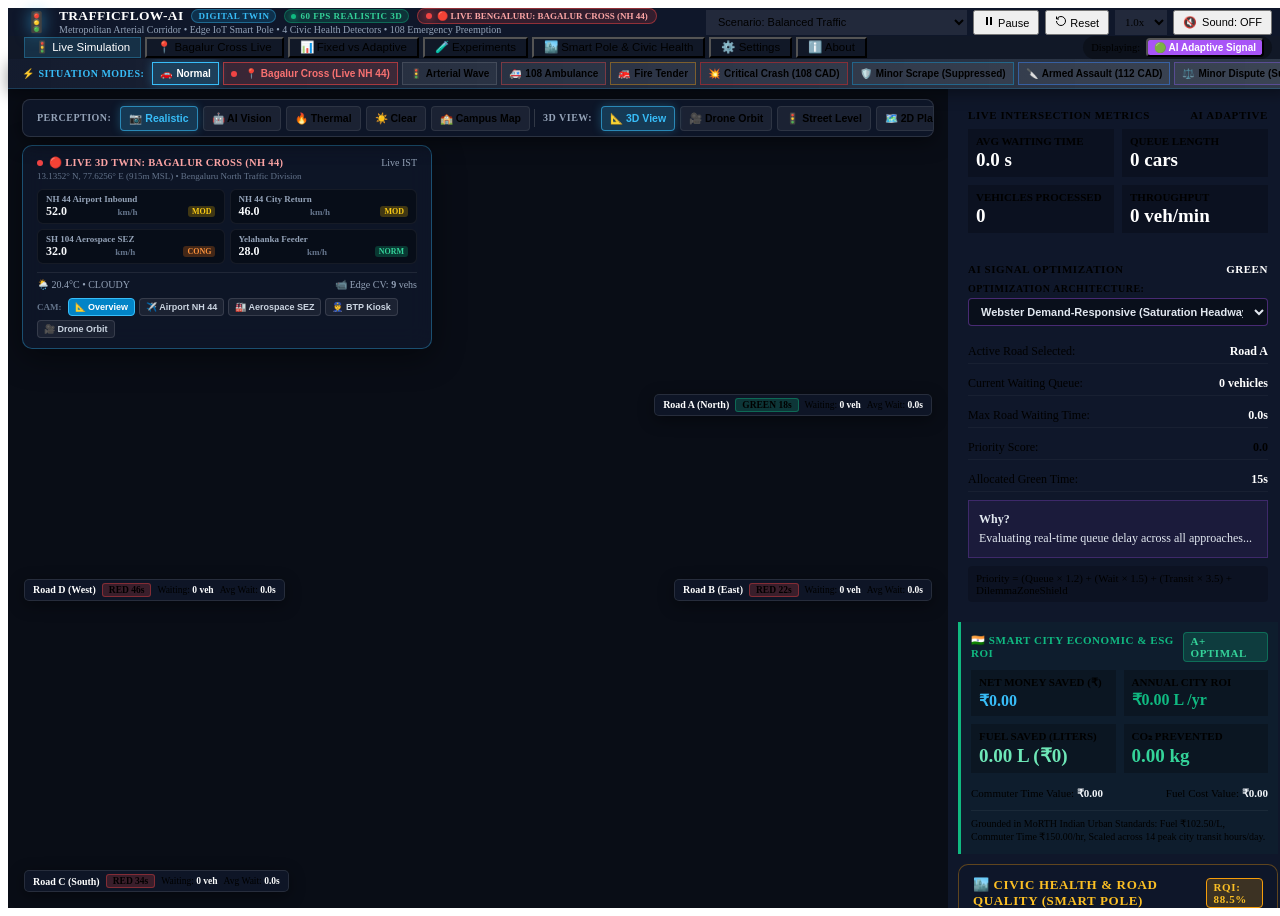
==== commit e46c7a02: "feat: add live 3D Bagalur Cross HUD overlay, BTP police kiosk, highway portals, and camera presets" ====
--- a/frontend/index.html
+++ b/frontend/index.html
@@ -46,6 +46,138 @@
     .bagalur-telemetry-card:hover {
       border-color: rgba(56, 189, 248, 0.45);
       box-shadow: 0 4px 20px rgba(0, 0, 0, 0.35);
+    }
+    .bagalur-3d-live-hud {
+      position: absolute;
+      top: 56px;
+      left: 14px;
+      z-index: 10;
+      background: rgba(15, 23, 42, 0.84);
+      border: 1px solid rgba(56, 189, 248, 0.35);
+      border-radius: 10px;
+      padding: 10px 14px;
+      backdrop-filter: blur(12px);
+      box-shadow: 0 8px 32px rgba(0, 0, 0, 0.45);
+      width: 380px;
+      font-family: var(--font-sans);
+      pointer-events: auto;
+      transition: all 0.25s ease;
+    }
+    .bagalur-3d-live-hud:hover {
+      border-color: rgba(56, 189, 248, 0.65);
+      background: rgba(15, 23, 42, 0.94);
+    }
+    .b3d-header {
+      display: flex;
+      justify-content: space-between;
+      align-items: center;
+      gap: 10px;
+      margin-bottom: 2px;
+    }
+    .b3d-badge {
+      display: flex;
+      align-items: center;
+      gap: 6px;
+      font-size: 10.5px;
+      font-weight: 800;
+      color: #fca5a5;
+      letter-spacing: 0.3px;
+    }
+    .b3d-time {
+      font-size: 10px;
+      color: #94a3b8;
+      font-family: var(--font-mono);
+    }
+    .b3d-sub {
+      font-size: 9px;
+      color: #64748b;
+      margin-bottom: 8px;
+    }
+    .b3d-corridors {
+      display: grid;
+      grid-template-columns: 1fr 1fr;
+      gap: 5px;
+      margin-bottom: 8px;
+    }
+    .b3d-corridor-item {
+      background: rgba(0, 0, 0, 0.35);
+      border: 1px solid rgba(255, 255, 255, 0.06);
+      border-radius: 6px;
+      padding: 4px 8px;
+    }
+    .b3d-corridor-name {
+      font-size: 9px;
+      color: #94a3b8;
+      font-weight: 600;
+      white-space: nowrap;
+      overflow: hidden;
+      text-overflow: ellipsis;
+    }
+    .b3d-corridor-val {
+      font-size: 12px;
+      font-weight: 700;
+      color: #f8fafc;
+      font-family: var(--font-mono);
+      display: flex;
+      align-items: center;
+      justify-content: space-between;
+    }
+    .b3d-corridor-val small {
+      font-size: 9px;
+      color: #64748b;
+    }
+    .b3d-tag {
+      font-size: 8px;
+      font-weight: 800;
+      padding: 1px 4px;
+      border-radius: 3px;
+    }
+    .b3d-tag.normal { background: rgba(16, 185, 129, 0.25); color: #34d399; }
+    .b3d-tag.moderate { background: rgba(234, 179, 8, 0.25); color: #facc15; }
+    .b3d-tag.congested { background: rgba(249, 115, 22, 0.25); color: #fb923c; }
+    .b3d-tag.jammed { background: rgba(239, 68, 68, 0.25); color: #f87171; }
+    .b3d-footer {
+      display: flex;
+      justify-content: space-between;
+      align-items: center;
+      font-size: 10px;
+      color: #94a3b8;
+      border-top: 1px solid rgba(255, 255, 255, 0.08);
+      padding-top: 6px;
+      margin-bottom: 8px;
+    }
+    .b3d-cam-presets {
+      display: flex;
+      align-items: center;
+      gap: 4px;
+      flex-wrap: wrap;
+    }
+    .b3d-cam-label {
+      font-size: 9px;
+      font-weight: 700;
+      color: #64748b;
+      margin-right: 2px;
+    }
+    .b3d-cam-btn {
+      background: rgba(255, 255, 255, 0.06);
+      border: 1px solid rgba(255, 255, 255, 0.12);
+      color: #cbd5e1;
+      font-size: 9px;
+      font-weight: 600;
+      padding: 3px 6px;
+      border-radius: 4px;
+      cursor: pointer;
+      transition: all 0.15s ease;
+    }
+    .b3d-cam-btn:hover {
+      background: rgba(56, 189, 248, 0.2);
+      border-color: #38bdf8;
+      color: #38bdf8;
+    }
+    .b3d-cam-btn.active {
+      background: #0284c7;
+      border-color: #38bdf8;
+      color: #fff;
     }
   </style>
 
@@ -148,6 +280,10 @@
         <button class="situation-btn active" data-mode="NORMAL" title="Normal Balanced Flow">
           <span class="sit-icon">🚗</span> Normal
         </button>
+        <button class="situation-btn bagalur-live" data-mode="BAGALUR_LIVE" title="Bagalur Cross (NH 44 Airport Corridor) Live Real-Time Ingestion Mode" style="border-color: rgba(239, 68, 68, 0.6); color: #f87171; background: rgba(239, 68, 68, 0.15);">
+          <span class="pulsing-red-dot" style="display:inline-block; width:6px; height:6px; border-radius:50%; background:#ef4444; margin-right:4px;"></span>
+          <span class="sit-icon">📍</span> Bagalur Cross (Live NH 44)
+        </button>
         <button class="situation-btn" data-mode="MULTI_INTERSECTION" title="Metropolitan Arterial Coordinated Wave">
           <span class="sit-icon">🚦</span> Arterial Wave
         </button>
@@ -251,6 +387,54 @@
                 <span class="pole-name">Pole D (W)</span>
                 <span class="pole-status" id="pole-stat-d">Standby</span>
               </div>
+            </div>
+          </div>
+
+          <!-- Bagalur Cross Real-Time 3D Telemetry HUD (Glassmorphism Overlay) -->
+          <div id="bagalur-3d-live-hud" class="bagalur-3d-live-hud">
+            <div class="b3d-header">
+              <div class="b3d-badge">
+                <span class="pulsing-red-dot" style="display:inline-block; width:6px; height:6px; border-radius:50%; background:#ef4444;"></span>
+                <span>🔴 LIVE 3D TWIN: BAGALUR CROSS (NH 44)</span>
+              </div>
+              <div class="b3d-time" id="b3d-server-time">Live IST</div>
+            </div>
+            <div class="b3d-sub">13.1352° N, 77.6256° E (915m MSL) • Bengaluru North Traffic Division</div>
+
+            <!-- Live 4 Corridors Real-Time Strip -->
+            <div class="b3d-corridors">
+              <div class="b3d-corridor-item">
+                <div class="b3d-corridor-name">NH 44 Airport Inbound</div>
+                <div class="b3d-corridor-val"><span id="b3d-spd-a">52.0</span> <small>km/h</small> <span class="b3d-tag moderate" id="b3d-tag-a">MOD</span></div>
+              </div>
+              <div class="b3d-corridor-item">
+                <div class="b3d-corridor-name">NH 44 City Return</div>
+                <div class="b3d-corridor-val"><span id="b3d-spd-c">46.0</span> <small>km/h</small> <span class="b3d-tag moderate" id="b3d-tag-c">MOD</span></div>
+              </div>
+              <div class="b3d-corridor-item">
+                <div class="b3d-corridor-name">SH 104 Aerospace SEZ</div>
+                <div class="b3d-corridor-val"><span id="b3d-spd-b">32.0</span> <small>km/h</small> <span class="b3d-tag congested" id="b3d-tag-b">CONG</span></div>
+              </div>
+              <div class="b3d-corridor-item">
+                <div class="b3d-corridor-name">Yelahanka Feeder</div>
+                <div class="b3d-corridor-val"><span id="b3d-spd-d">28.0</span> <small>km/h</small> <span class="b3d-tag normal" id="b3d-tag-d">NORM</span></div>
+              </div>
+            </div>
+
+            <!-- Ambient & Edge CV strip -->
+            <div class="b3d-footer">
+              <div class="b3d-meteo">🌦️ <span id="b3d-temp">20.4°C</span> • <span id="b3d-weather">CLOUDY</span></div>
+              <div class="b3d-cv">📹 Edge CV: <strong id="b3d-cam-count">9</strong> vehs</div>
+            </div>
+
+            <!-- Quick 3D Camera Angles for Bagalur Cross -->
+            <div class="b3d-cam-presets">
+              <span class="b3d-cam-label">CAM:</span>
+              <button class="b3d-cam-btn active" data-cam="3D_PERSPECTIVE" title="Default 3D Perspective Overview">📐 Overview</button>
+              <button class="b3d-cam-btn" data-cam="BAGALUR_AIRPORT" title="NH 44 Airport Corridor Highway Angle">✈️ Airport NH 44</button>
+              <button class="b3d-cam-btn" data-cam="BAGALUR_SEZ" title="SH 104 Aerospace Park & Boeing Corridor">🏭 Aerospace SEZ</button>
+              <button class="b3d-cam-btn" data-cam="BAGALUR_POLICE" title="BTP Traffic Police Post Angle">👮 BTP Kiosk</button>
+              <button class="b3d-cam-btn" data-cam="3D_ORBIT" title="360° Smooth Cinematic Drone Orbit">🎥 Drone Orbit</button>
             </div>
           </div>
 
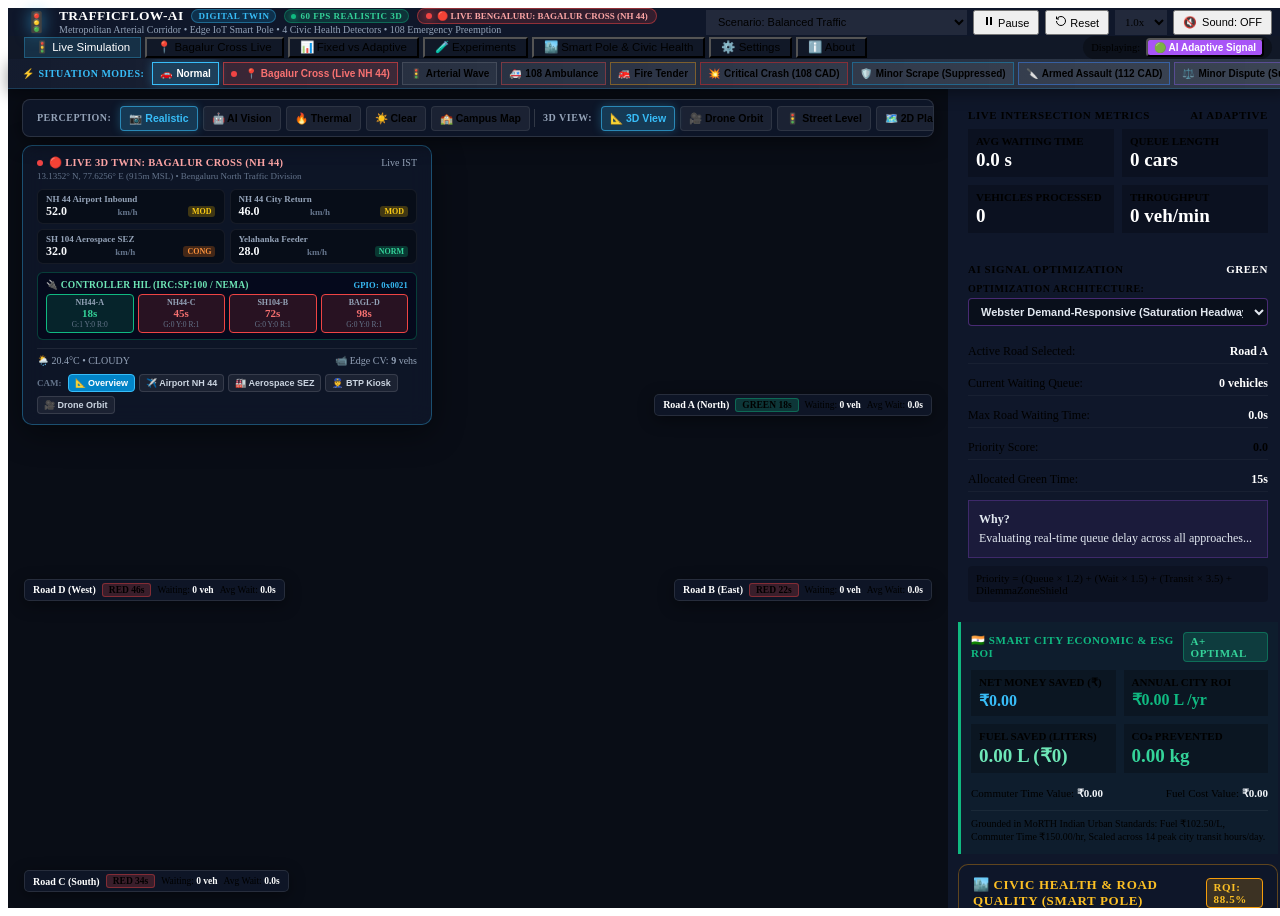
==== commit f2e51ae2: "feat: resolve vehicle stutter with timestamped dead-reckoning, add authentic Bengaluru 3D Two-Wheele" ====
--- a/frontend/index.html
+++ b/frontend/index.html
@@ -179,6 +179,44 @@
       border-color: #38bdf8;
       color: #fff;
     }
+    .b3d-hil-strip {
+      background: rgba(2, 6, 23, 0.65);
+      border: 1px solid rgba(16, 185, 129, 0.3);
+      border-radius: 6px;
+      padding: 6px 8px;
+      margin-bottom: 8px;
+      font-size: 9.5px;
+    }
+    .b3d-hil-header {
+      display: flex;
+      justify-content: space-between;
+      align-items: center;
+      margin-bottom: 4px;
+      font-weight: 700;
+      color: #6ee7b7;
+      letter-spacing: 0.2px;
+    }
+    .b3d-hil-grid {
+      display: grid;
+      grid-template-columns: repeat(4, 1fr);
+      gap: 4px;
+      text-align: center;
+    }
+    .b3d-hil-head {
+      background: rgba(15, 23, 42, 0.8);
+      border: 1px solid rgba(255, 255, 255, 0.08);
+      border-radius: 4px;
+      padding: 3px 2px;
+    }
+    .b3d-hil-head.green { border-color: #10b981; background: rgba(16, 185, 129, 0.15); }
+    .b3d-hil-head.yellow { border-color: #eab308; background: rgba(234, 179, 8, 0.15); }
+    .b3d-hil-head.red { border-color: #ef4444; background: rgba(239, 68, 68, 0.15); }
+    .b3d-hil-lbl { font-size: 8px; color: #94a3b8; font-weight: 600; }
+    .b3d-hil-timer { font-size: 11px; font-weight: 800; font-family: var(--font-mono); }
+    .b3d-hil-head.green .b3d-hil-timer { color: #34d399; }
+    .b3d-hil-head.yellow .b3d-hil-timer { color: #fde047; }
+    .b3d-hil-head.red .b3d-hil-timer { color: #f87171; }
+    .b3d-hil-relay { font-size: 7.5px; font-family: var(--font-mono); color: #64748b; margin-top: 1px; }
   </style>
 
 </head>
@@ -418,6 +456,36 @@
               <div class="b3d-corridor-item">
                 <div class="b3d-corridor-name">Yelahanka Feeder</div>
                 <div class="b3d-corridor-val"><span id="b3d-spd-d">28.0</span> <small>km/h</small> <span class="b3d-tag normal" id="b3d-tag-d">NORM</span></div>
+              </div>
+            </div>
+
+            <!-- Real-World Controller Physical Relay State (Hardware-in-the-Loop) -->
+            <div class="b3d-hil-strip">
+              <div class="b3d-hil-header">
+                <span>🔌 CONTROLLER HIL (IRC:SP:100 / NEMA)</span>
+                <span id="b3d-relay-byte" style="font-family:var(--font-mono); font-size:8.5px; color:#38bdf8;">GPIO: 0x0021</span>
+              </div>
+              <div class="b3d-hil-grid">
+                <div class="b3d-hil-head green" id="b3d-head-a">
+                  <div class="b3d-hil-lbl">NH44-A</div>
+                  <div class="b3d-hil-timer" id="b3d-timer-a">18s</div>
+                  <div class="b3d-hil-relay" id="b3d-relay-a">G:1 Y:0 R:0</div>
+                </div>
+                <div class="b3d-hil-head red" id="b3d-head-c">
+                  <div class="b3d-hil-lbl">NH44-C</div>
+                  <div class="b3d-hil-timer" id="b3d-timer-c">45s</div>
+                  <div class="b3d-hil-relay" id="b3d-relay-c">G:0 Y:0 R:1</div>
+                </div>
+                <div class="b3d-hil-head red" id="b3d-head-b">
+                  <div class="b3d-hil-lbl">SH104-B</div>
+                  <div class="b3d-hil-timer" id="b3d-timer-b">72s</div>
+                  <div class="b3d-hil-relay" id="b3d-relay-b">G:0 Y:0 R:1</div>
+                </div>
+                <div class="b3d-hil-head red" id="b3d-head-d">
+                  <div class="b3d-hil-lbl">BAGL-D</div>
+                  <div class="b3d-hil-timer" id="b3d-timer-d">98s</div>
+                  <div class="b3d-hil-relay" id="b3d-relay-d">G:0 Y:0 R:1</div>
+                </div>
               </div>
             </div>
 
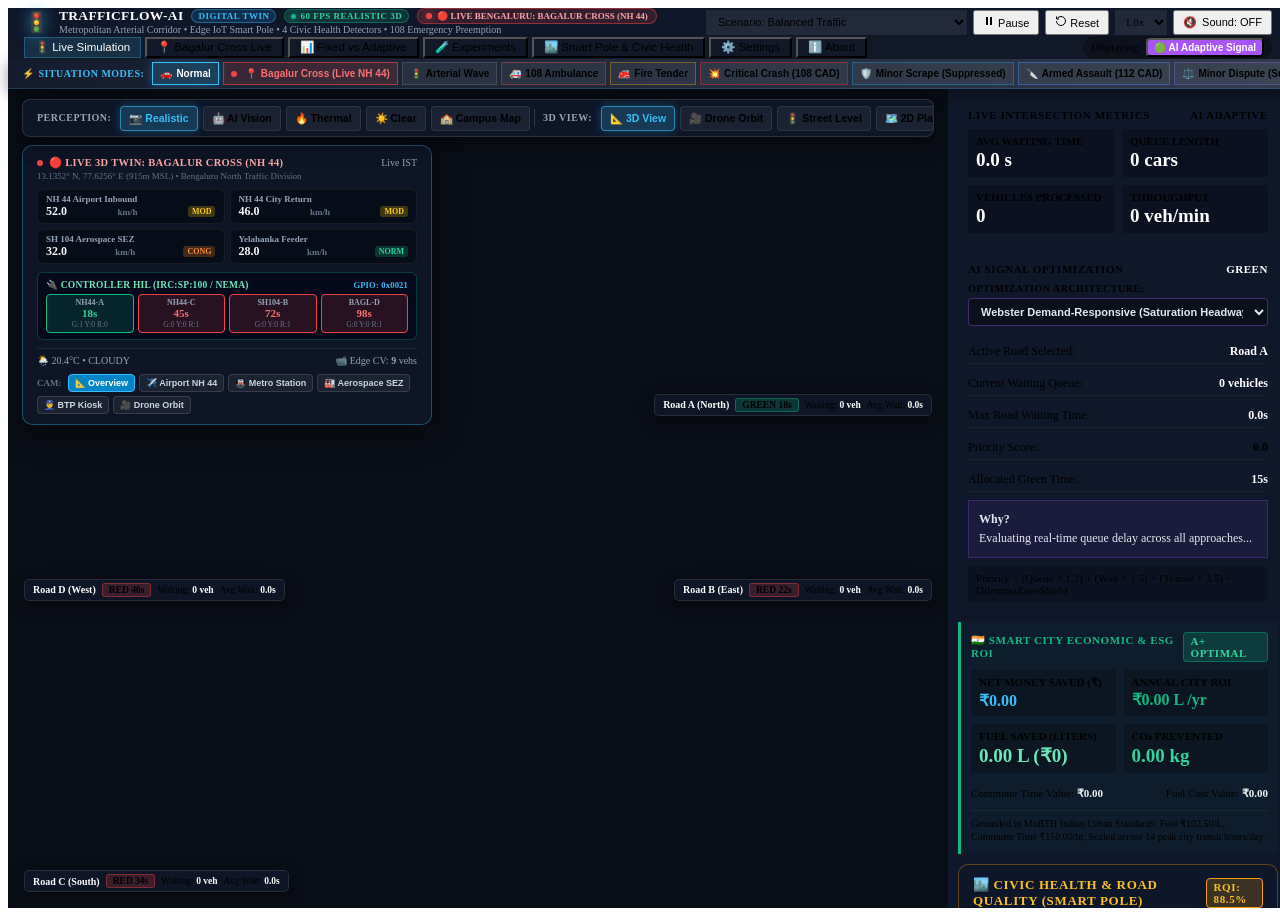
==== commit a325fe71: "feat: real-world Bagalur Cross architecture with elevated Namma Metro Blue Line station, NH 44 highw" ====
--- a/frontend/index.html
+++ b/frontend/index.html
@@ -500,8 +500,9 @@
               <span class="b3d-cam-label">CAM:</span>
               <button class="b3d-cam-btn active" data-cam="3D_PERSPECTIVE" title="Default 3D Perspective Overview">📐 Overview</button>
               <button class="b3d-cam-btn" data-cam="BAGALUR_AIRPORT" title="NH 44 Airport Corridor Highway Angle">✈️ Airport NH 44</button>
+              <button class="b3d-cam-btn" data-cam="BAGALUR_METRO" title="Elevated Namma Metro Station & Viaduct">🚇 Metro Station</button>
               <button class="b3d-cam-btn" data-cam="BAGALUR_SEZ" title="SH 104 Aerospace Park & Boeing Corridor">🏭 Aerospace SEZ</button>
-              <button class="b3d-cam-btn" data-cam="BAGALUR_POLICE" title="BTP Traffic Police Post Angle">👮 BTP Kiosk</button>
+              <button class="b3d-cam-btn" data-cam="BAGALUR_POLICE" title="BTP Traffic Police Post & Auto Stand">👮 BTP Kiosk</button>
               <button class="b3d-cam-btn" data-cam="3D_ORBIT" title="360° Smooth Cinematic Drone Orbit">🎥 Drone Orbit</button>
             </div>
           </div>
